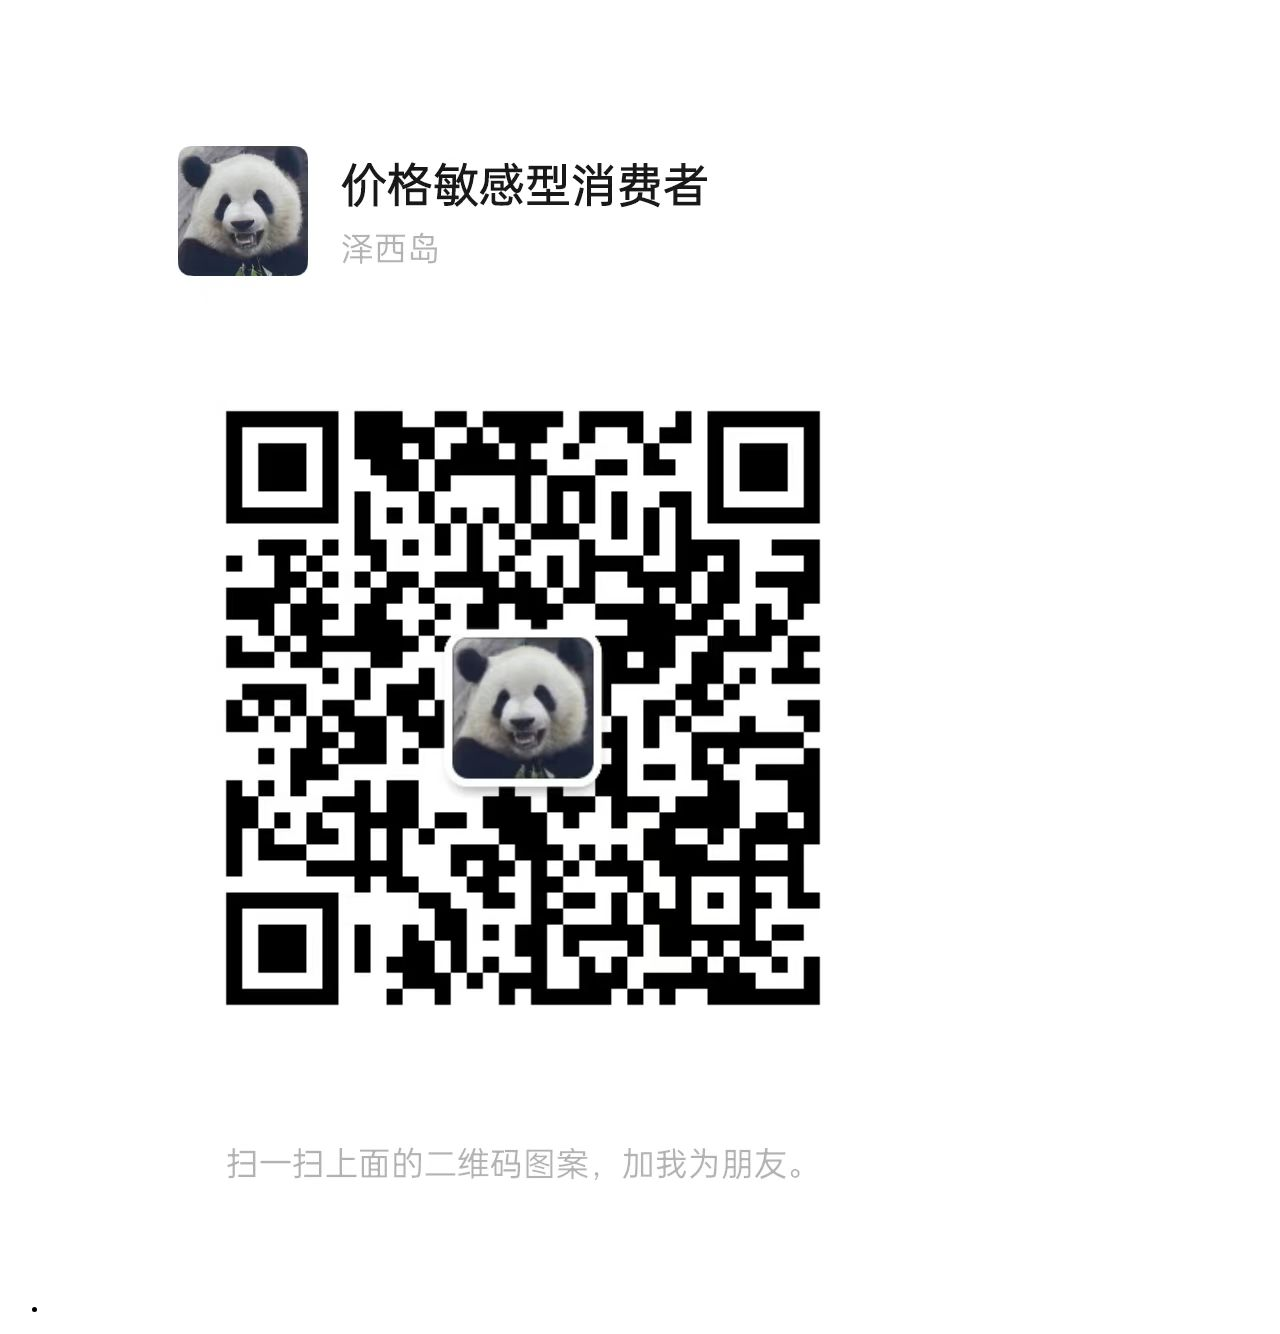
==== index.html @ 0dd8be02 "2024年11月28日1" ====
<!DOCTYPE html>
<html>

<head>
  <meta charset="UTF-8">
  <meta name="viewport" content="width=device-width, initial-scale=1.0">
  <title>图片列表</title>
  <style>
   
  </style>
</head>

<body>
  <ul class="image-list" id="imageList">
  </ul>

  <script>
    // 假设图片路径列表
    var imagePaths = [
      "images/1.jpg",
    //   "images/2.jpg"
    ];

    var imageList = document.getElementById('imageList');

    for (var i = 0; i < imagePaths.length; i++) {
      var li = document.createElement('li');
      var img = document.createElement('img');
      img.src = imagePaths[i];
      li.appendChild(img);
      imageList.appendChild(li);
    }
  </script>
</body>

</html>
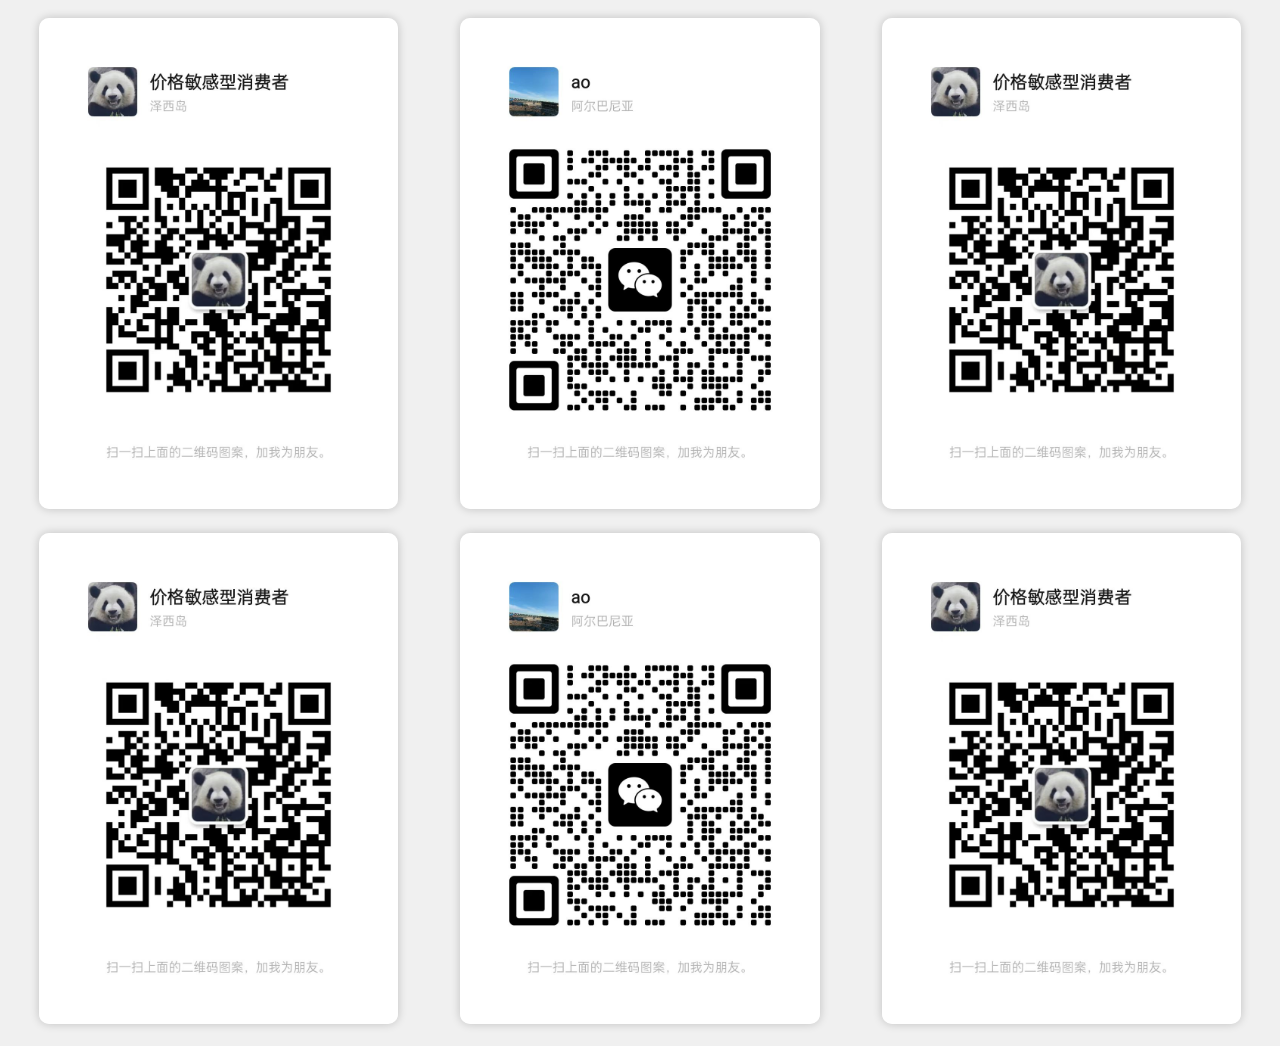
==== commit 080bbad2: "2024年11月28日2" ====
--- a/index.html
+++ b/index.html
@@ -5,9 +5,7 @@
   <meta charset="UTF-8">
   <meta name="viewport" content="width=device-width, initial-scale=1.0">
   <title>图片列表</title>
-  <style>
-   
-  </style>
+  <link rel="stylesheet" type="text/css" href="css/style.css">
 </head>
 
 <body>
@@ -18,7 +16,11 @@
     // 假设图片路径列表
     var imagePaths = [
       "images/1.jpg",
-    //   "images/2.jpg"
+      "images/2.jpg",
+      "images/3.jpg",
+      "images/1.jpg",
+      "images/2.jpg",
+      "images/3.jpg",
     ];
 
     var imageList = document.getElementById('imageList');
--- a/css/style.css
+++ b/css/style.css
@@ -0,0 +1,37 @@
+body {
+    font-family: Arial, sans-serif;
+    background-color: #f0f0f0;
+  }
+
+.image-list {
+    list-style-type: none;
+    padding: 0;
+    margin: 0;
+    display: flex;
+    flex-wrap: wrap;
+    justify-content: space-around;
+  }
+
+.image-list li {
+    width: 30%;
+    padding: 10px;
+    box-sizing: border-box;
+  }
+
+.image-list img {
+    width: 100%;
+    border-radius: 10px;
+    box-shadow: 0 0 10px rgba(0, 0, 0, 0.2);
+  }
+
+  @media (max-width: 768px) {  /* 当屏幕宽度小于或等于 768px 时 */
+   .image-list li {
+      width: 20%;  /* 每个图片占 45% 的宽度，这样一行差不多能放两个 */
+    }
+  }
+
+  @media (max-width: 480px) {  /* 当屏幕宽度小于或等于 480px 时 */
+   .image-list li {
+      width: 30%;  /* 每个图片占 90% 的宽度，这样一行差不多能放一个 */
+    }
+  }
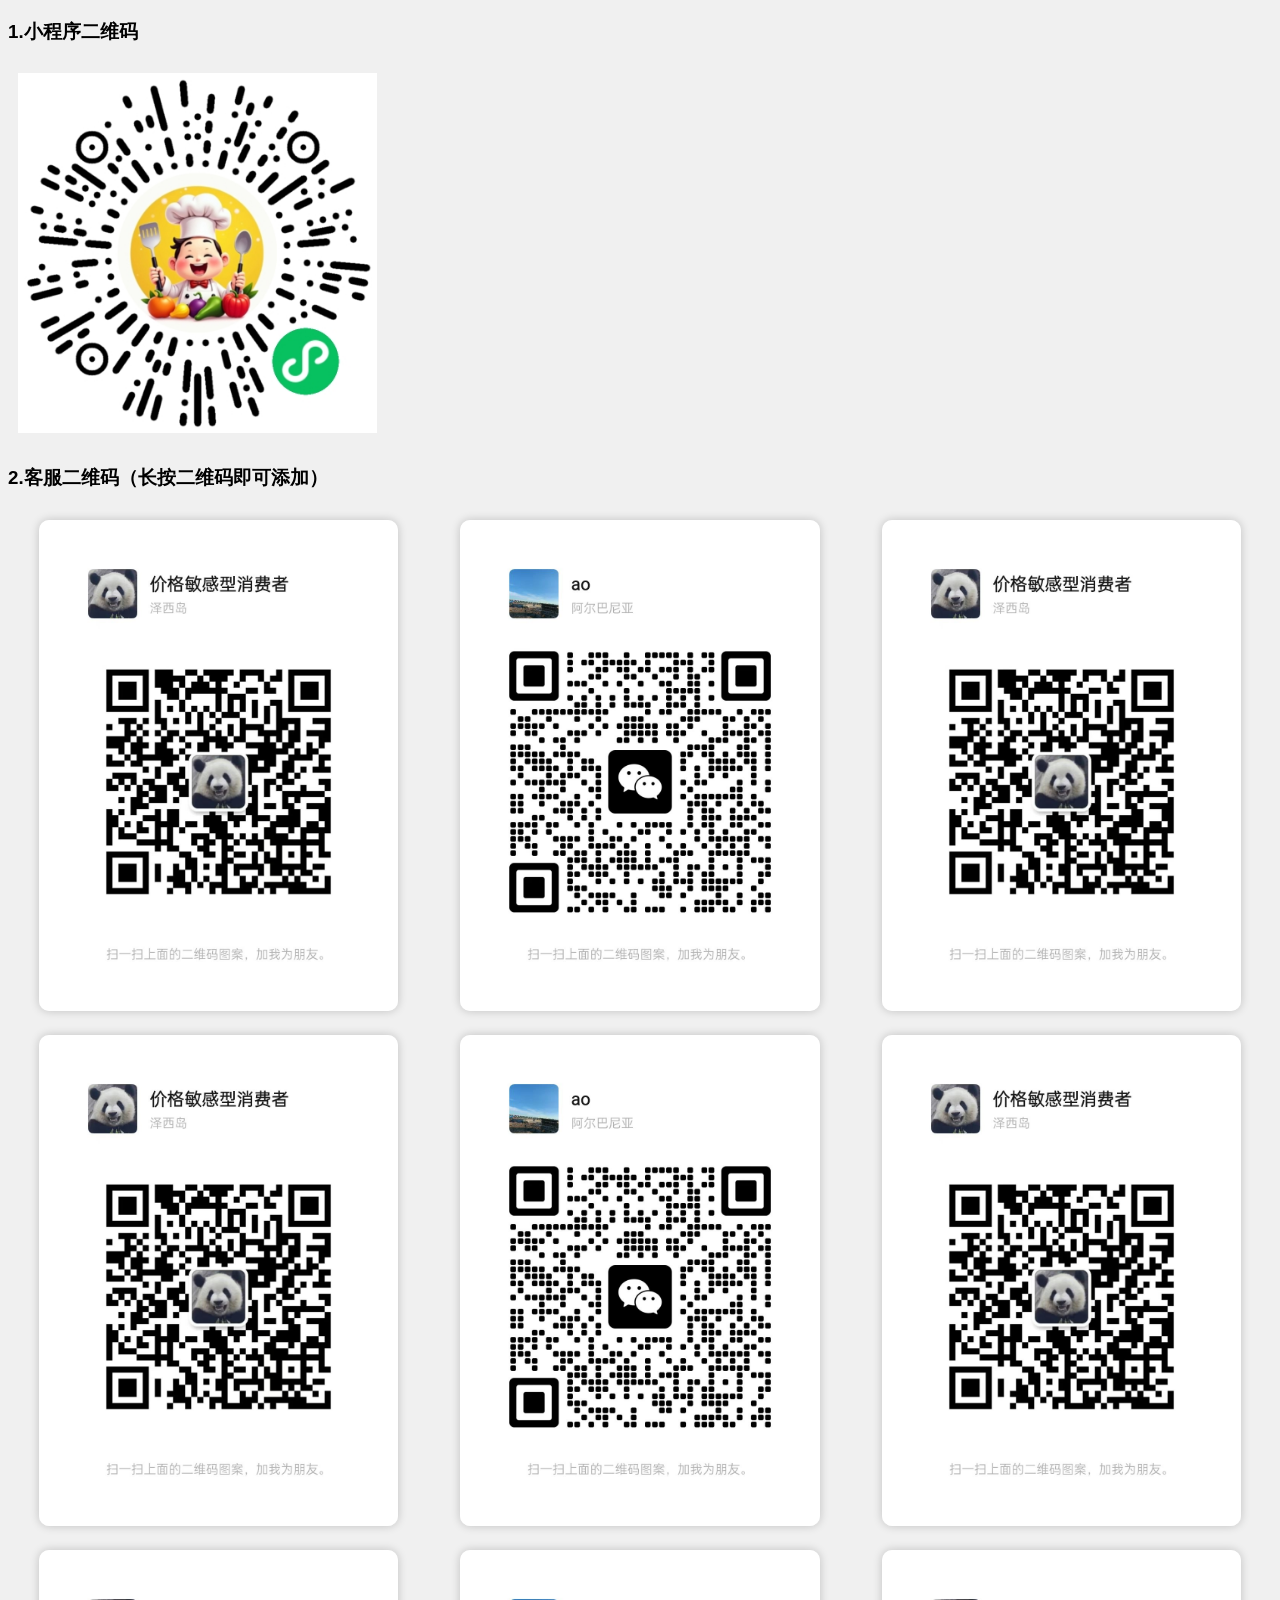
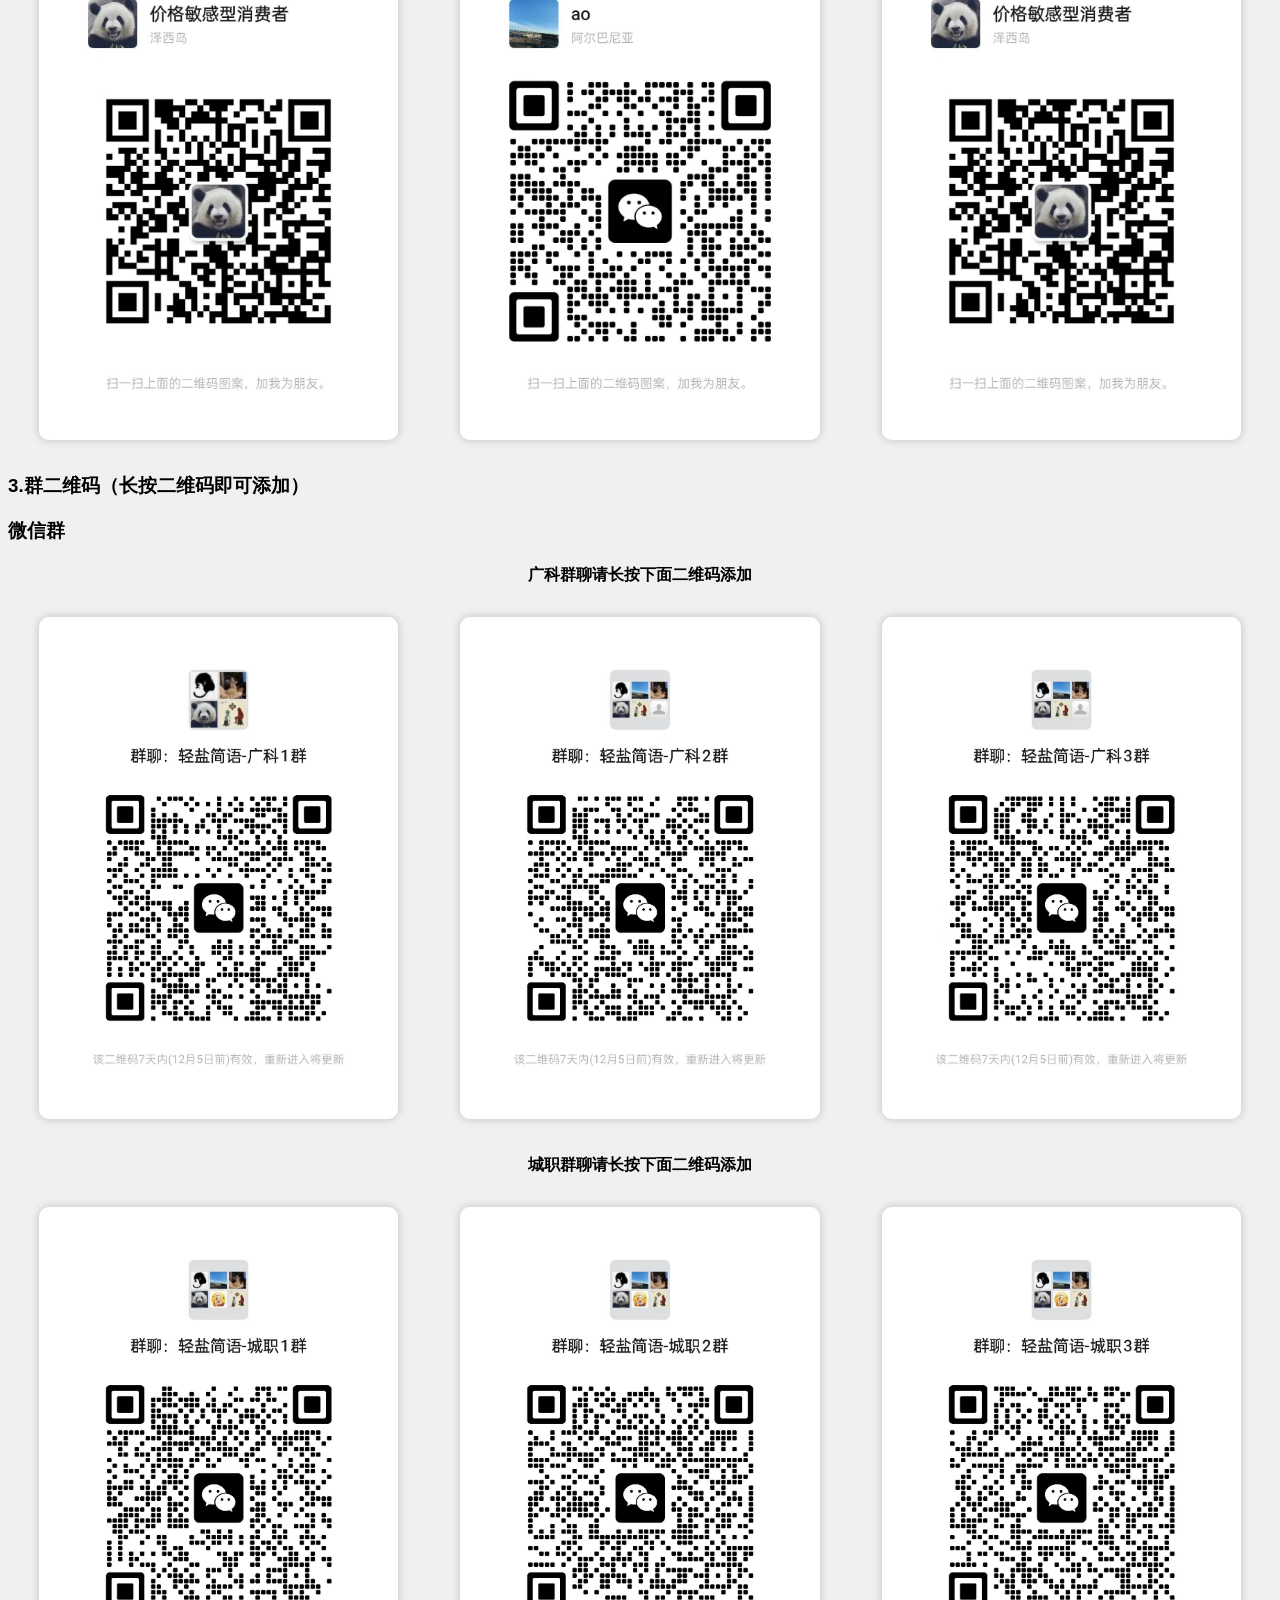
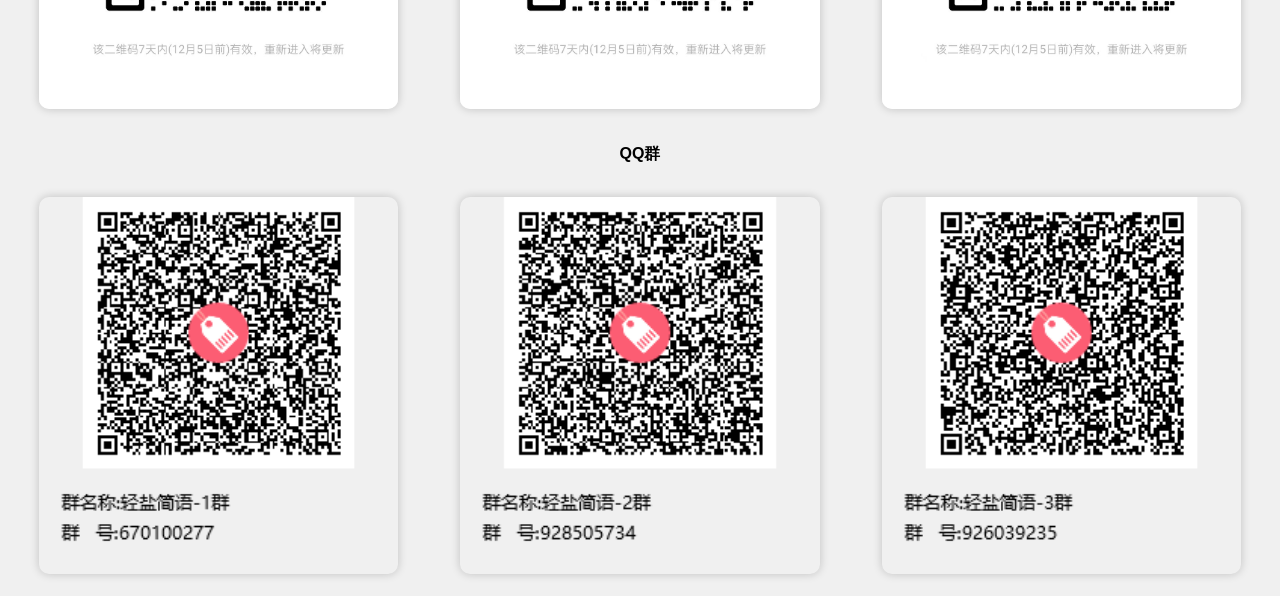
==== commit ce3eb66a: "2024年11月28日3" ====
--- a/index.html
+++ b/index.html
@@ -2,37 +2,110 @@
 <html>
 
 <head>
-  <meta charset="UTF-8">
-  <meta name="viewport" content="width=device-width, initial-scale=1.0">
-  <title>图片列表</title>
-  <link rel="stylesheet" type="text/css" href="css/style.css">
+    <meta charset="UTF-8">
+    <meta name="viewport" content="width=device-width, initial-scale=1.0">
+    <title>轻盐简语</title>
+    <link rel="stylesheet" type="text/css" href="css/style.css">
 </head>
 
 <body>
-  <ul class="image-list" id="imageList">
-  </ul>
+    <h3>1.小程序二维码</h3>
+    <img class="xiaochengxu" src="images/小程序.png">
+    <h3>2.客服二维码（长按二维码即可添加）</h3>
+    <ul class="image-list" id="imageList"></ul>
+    <h3>3.群二维码（长按二维码即可添加）</h3>
 
-  <script>
-    // 假设图片路径列表
-    var imagePaths = [
-      "images/1.jpg",
-      "images/2.jpg",
-      "images/3.jpg",
-      "images/1.jpg",
-      "images/2.jpg",
-      "images/3.jpg",
-    ];
 
-    var imageList = document.getElementById('imageList');
+    <h3>微信群</h3>
+    <h4>广科群聊请长按下面二维码添加</h4>
+    <ul class="image-list" id="imageList_qun_guangke"></ul>
 
-    for (var i = 0; i < imagePaths.length; i++) {
-      var li = document.createElement('li');
-      var img = document.createElement('img');
-      img.src = imagePaths[i];
-      li.appendChild(img);
-      imageList.appendChild(li);
-    }
-  </script>
+    <h4>城职群聊请长按下面二维码添加</h4>
+    <ul class="image-list" id="imageList_qun_chengzhi"></ul>
+
+    <h4>QQ群</h4>
+    <ul class="image-list" id="imageList_qun_qq"></ul>
+
+
+    <script>
+
+
+        // 客服二维码
+        var imagePaths = [
+            "images/1客服二维码/1.jpg",
+            "images/1客服二维码/2.jpg",
+            "images/1客服二维码/3.jpg",
+            "images/1客服二维码/1.jpg",
+            "images/1客服二维码/2.jpg",
+            "images/1客服二维码/3.jpg",
+            "images/1客服二维码/1.jpg",
+            "images/1客服二维码/2.jpg",
+            "images/1客服二维码/3.jpg",
+        ];
+
+        // 广科群二维码
+        var imagePaths_qun_guangke = [
+            "images/2广科群二维码/1.jpg",
+            "images/2广科群二维码/2.jpg",
+            "images/2广科群二维码/3.jpg",
+        ];
+
+        // 城职群二维码
+        var imagePaths_qun_chengzhi = [
+            "images/3城职群二维码/1.jpg",
+            "images/3城职群二维码/2.jpg",
+            "images/3城职群二维码/3.jpg",
+        ];
+
+        // QQ群二维码
+        var imagePaths_qun_qq = [
+            "images/6QQ群二维码/1.png",
+            "images/6QQ群二维码/2.png",
+            "images/6QQ群二维码/3.png",
+        ];
+
+        var imageList = document.getElementById('imageList');
+        var imageList_qun_guangke = document.getElementById('imageList_qun_guangke');
+        var imageList_qun_chengzhi = document.getElementById('imageList_qun_chengzhi');
+        var imageList_qun_qq = document.getElementById('imageList_qun_qq');
+
+        //客服
+        for (var i = 0; i < imagePaths.length; i++) {
+            var li = document.createElement('li');
+            var img = document.createElement('img');
+            img.src = imagePaths[i];
+            li.appendChild(img);
+            imageList.appendChild(li);
+        }
+
+
+        // 广科群
+        for (var i = 0; i < imagePaths_qun_guangke.length; i++) {
+            var li = document.createElement('li');
+            var img = document.createElement('img');
+            img.src = imagePaths_qun_guangke[i];
+            li.appendChild(img);
+            imageList_qun_guangke.appendChild(li);
+        }
+
+        // 城职群
+        for (var i = 0; i < imagePaths_qun_guangke.length; i++) {
+            var li = document.createElement('li');
+            var img = document.createElement('img');
+            img.src = imagePaths_qun_chengzhi[i];
+            li.appendChild(img);
+            imageList_qun_chengzhi.appendChild(li);
+        }
+
+        // QQ群
+        for (var i = 0; i < imagePaths_qun_qq.length; i++) {
+            var li = document.createElement('li');
+            var img = document.createElement('img');
+            img.src = imagePaths_qun_qq[i];
+            li.appendChild(img);
+            imageList_qun_qq.appendChild(li);
+        }
+    </script>
 </body>
 
 </html>
--- a/css/style.css
+++ b/css/style.css
@@ -2,6 +2,13 @@
     font-family: Arial, sans-serif;
     background-color: #f0f0f0;
   }
+
+.xiaochengxu{
+    width: 30%;
+    width: 30%;
+    padding: 10px;
+    box-sizing: border-box;
+}
 
 .image-list {
     list-style-type: none;
@@ -16,6 +23,7 @@
     width: 30%;
     padding: 10px;
     box-sizing: border-box;
+    position: relative;  /* 为了能相对定位添加的文字 */
   }
 
 .image-list img {
@@ -24,14 +32,23 @@
     box-shadow: 0 0 10px rgba(0, 0, 0, 0.2);
   }
 
-  @media (max-width: 768px) {  /* 当屏幕宽度小于或等于 768px 时 */
-   .image-list li {
+  h4 {
+    text-align: center;
+  }
+
+
+.image-list li:hover span {
+    display: block;  /* 鼠标悬停时显示文字 */
+}
+
+@media (max-width: 768px) {  /* 当屏幕宽度小于或等于 768px 时 */
+  .image-list li {
       width: 20%;  /* 每个图片占 45% 的宽度，这样一行差不多能放两个 */
     }
   }
 
-  @media (max-width: 480px) {  /* 当屏幕宽度小于或等于 480px 时 */
-   .image-list li {
+@media (max-width: 480px) {  /* 当屏幕宽度小于或等于 480px 时 */
+  .image-list li {
       width: 30%;  /* 每个图片占 90% 的宽度，这样一行差不多能放一个 */
     }
   }
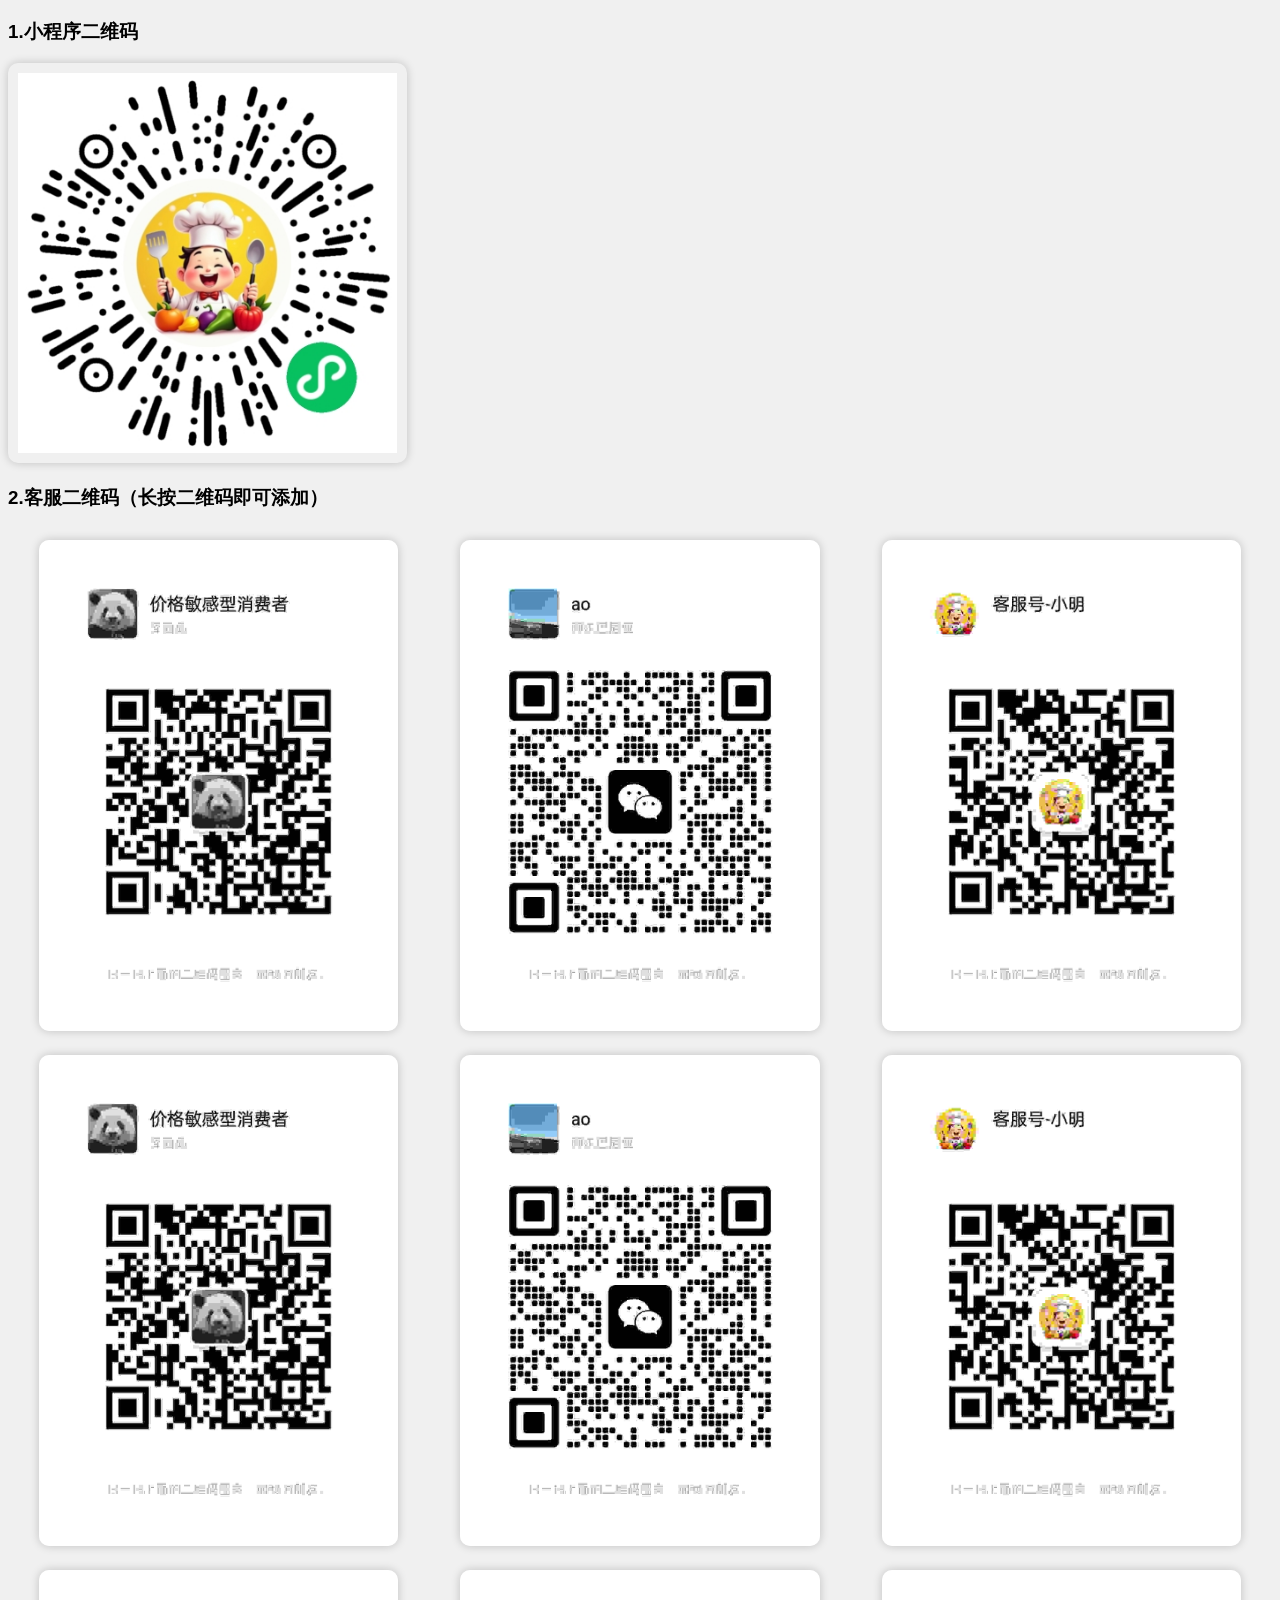
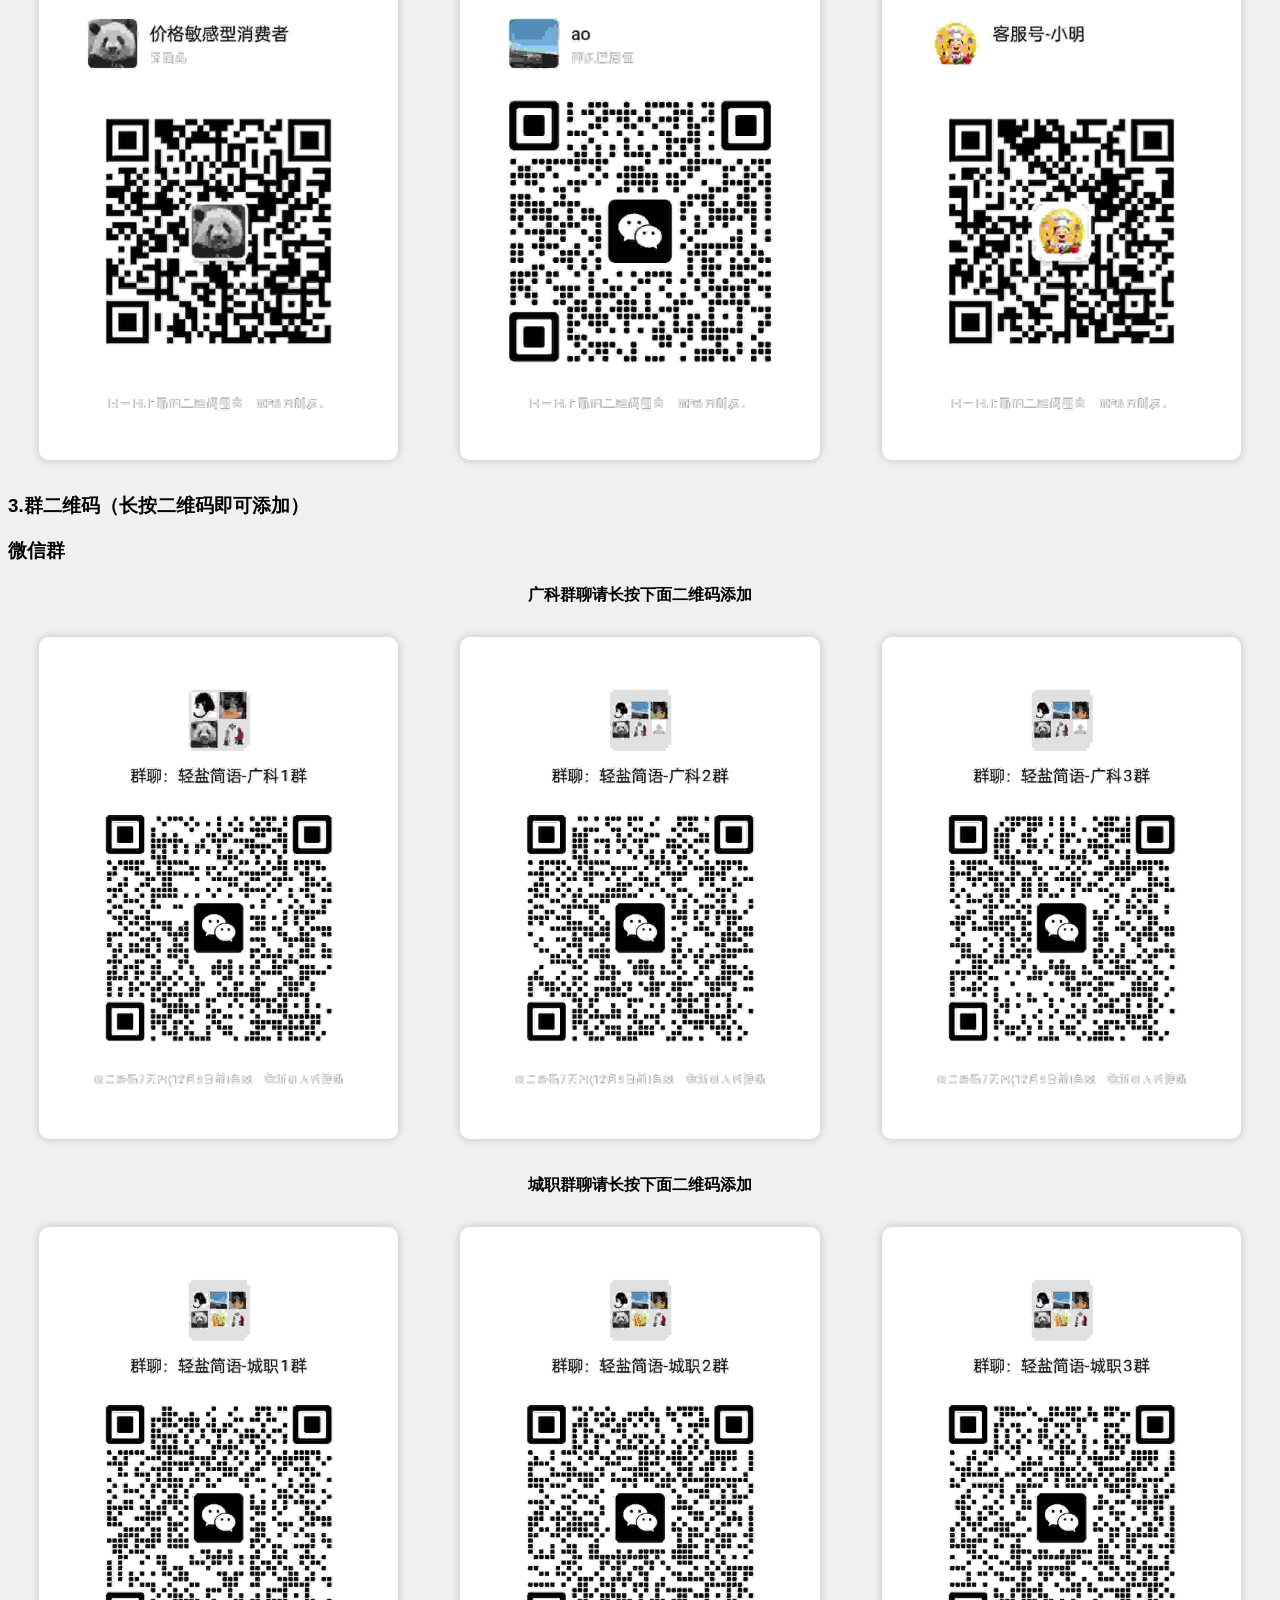
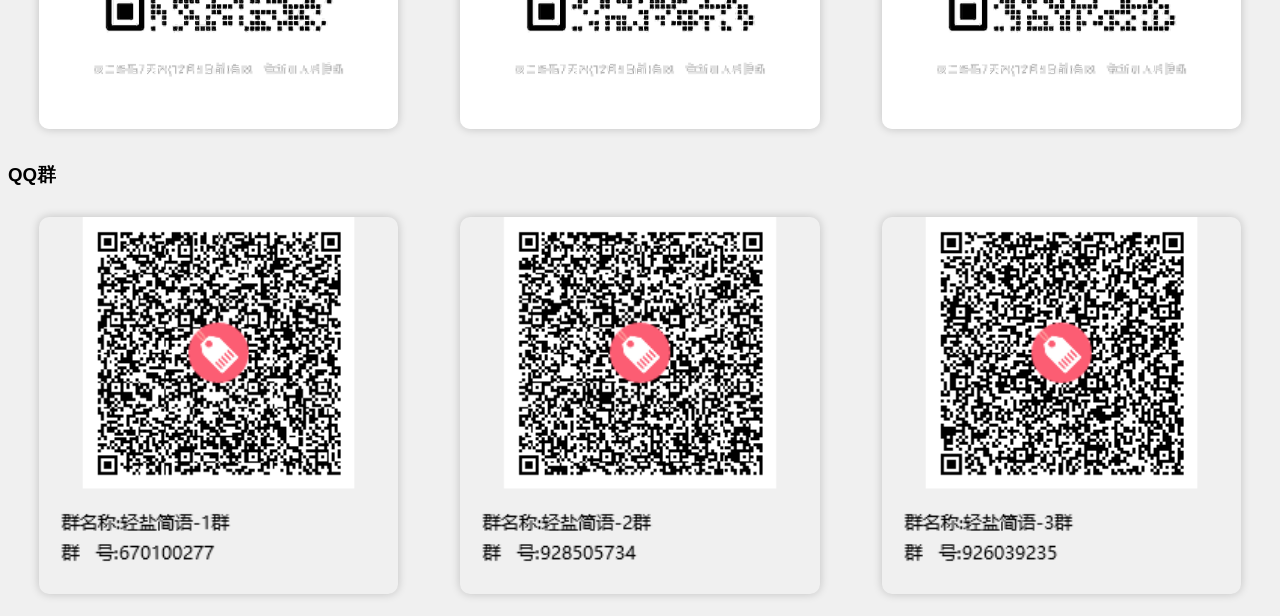
==== commit f6696525: "2024年11月28日4" ====
--- a/index.html
+++ b/index.html
@@ -23,7 +23,7 @@
     <h4>城职群聊请长按下面二维码添加</h4>
     <ul class="image-list" id="imageList_qun_chengzhi"></ul>
 
-    <h4>QQ群</h4>
+    <h3>QQ群</h3>
     <ul class="image-list" id="imageList_qun_qq"></ul>
 
 
--- a/css/style.css
+++ b/css/style.css
@@ -7,7 +7,8 @@
     width: 30%;
     width: 30%;
     padding: 10px;
-    box-sizing: border-box;
+    border-radius: 10px;
+    box-shadow: 0 0 10px rgba(0, 0, 0, 0.2);
 }
 
 .image-list {
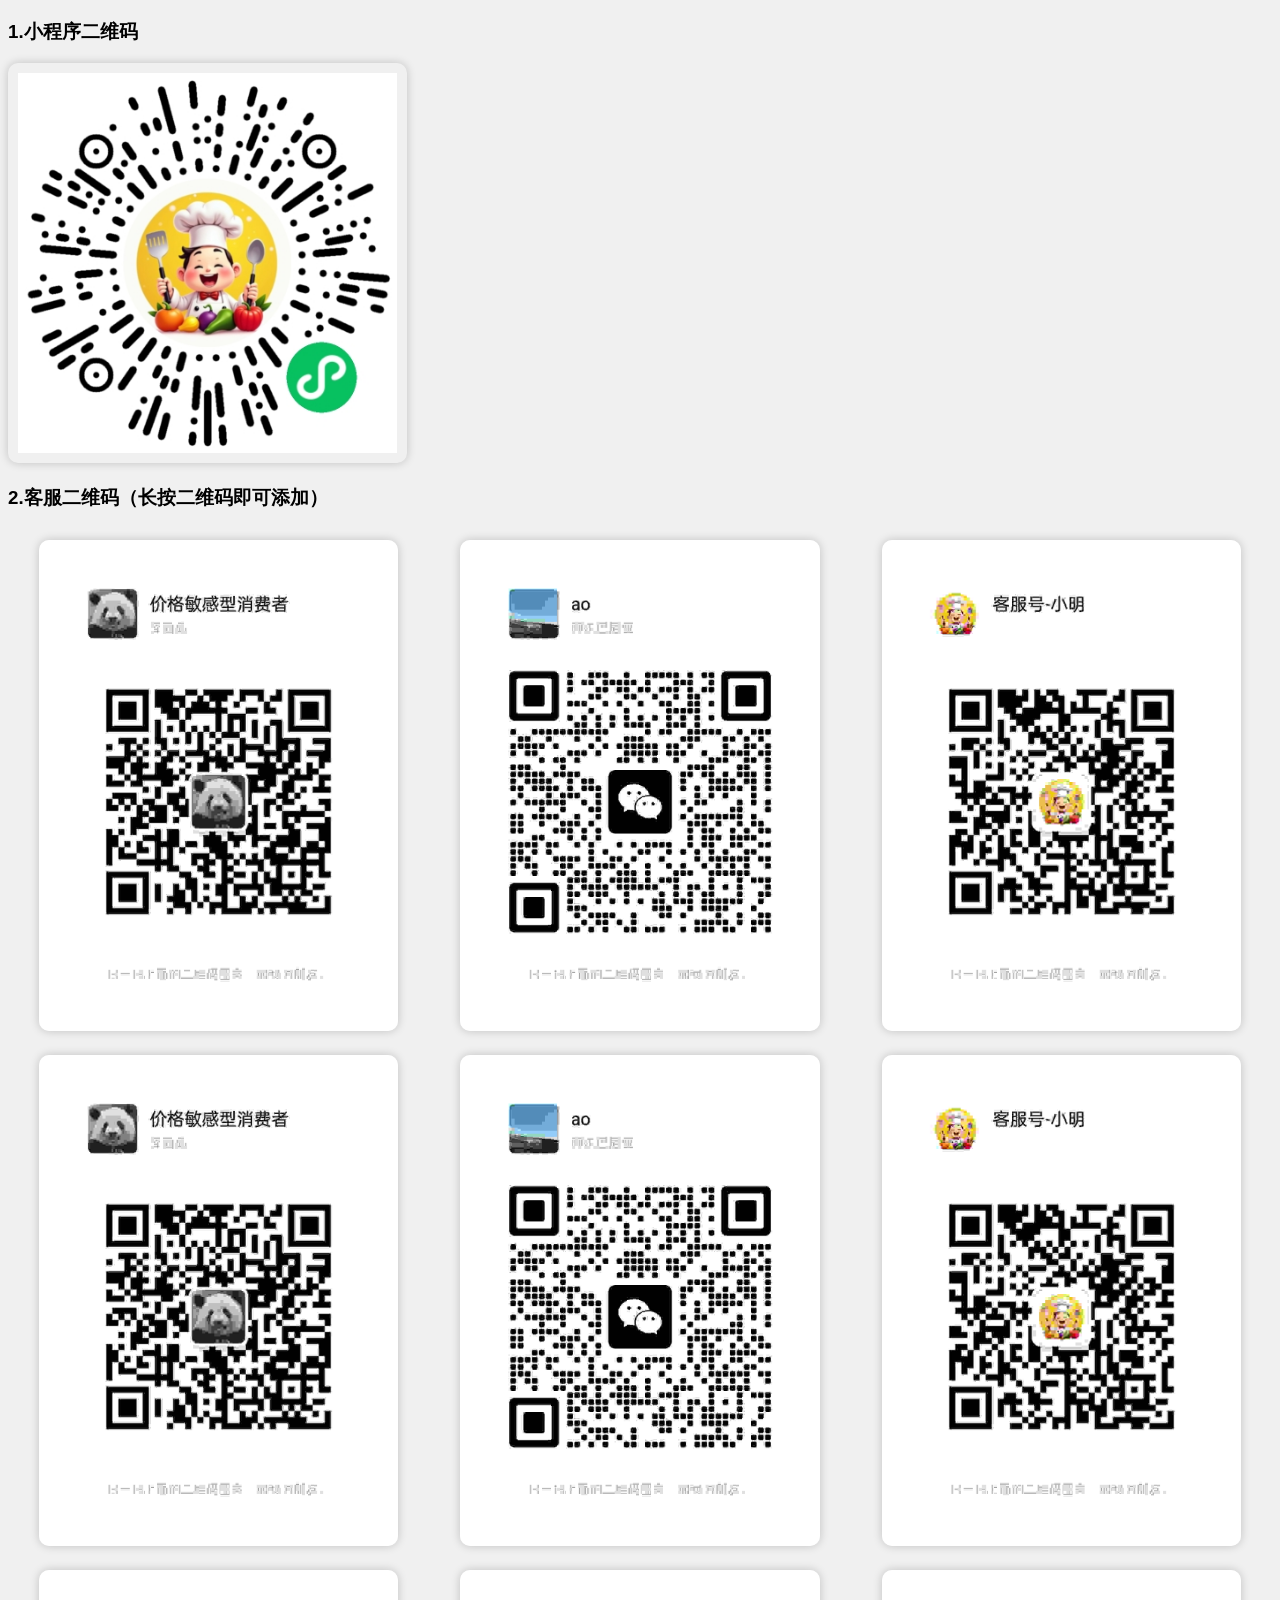
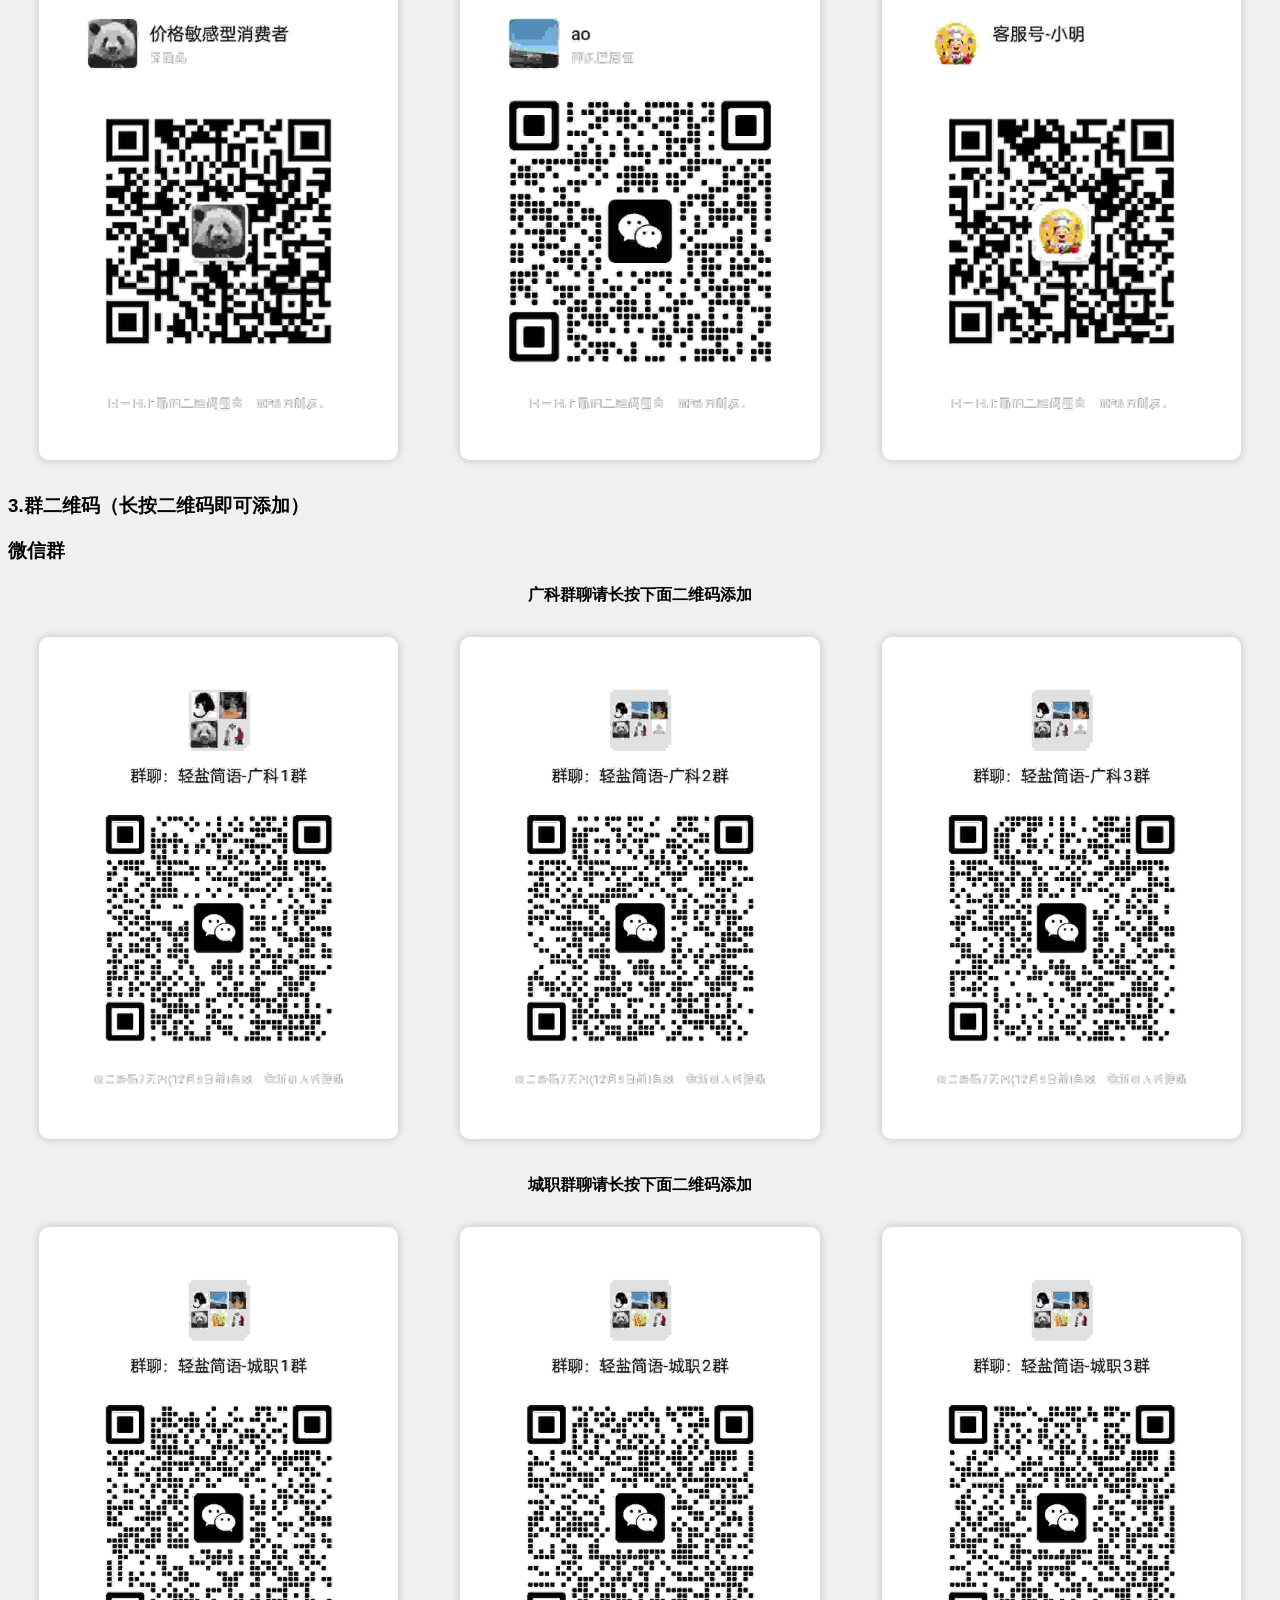
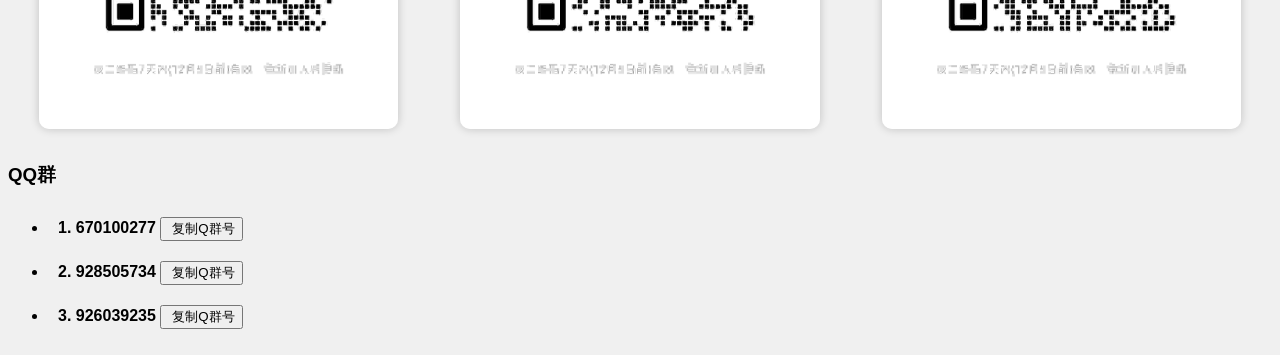
==== commit 81ed1a36: "Add files via upload" ====
--- a/index.html
+++ b/index.html
@@ -1,111 +1,144 @@
-<!DOCTYPE html>
-<html>
-
-<head>
-    <meta charset="UTF-8">
-    <meta name="viewport" content="width=device-width, initial-scale=1.0">
-    <title>轻盐简语</title>
-    <link rel="stylesheet" type="text/css" href="css/style.css">
-</head>
-
-<body>
-    <h3>1.小程序二维码</h3>
-    <img class="xiaochengxu" src="images/小程序.png">
-    <h3>2.客服二维码（长按二维码即可添加）</h3>
-    <ul class="image-list" id="imageList"></ul>
-    <h3>3.群二维码（长按二维码即可添加）</h3>
-
-
-    <h3>微信群</h3>
-    <h4>广科群聊请长按下面二维码添加</h4>
-    <ul class="image-list" id="imageList_qun_guangke"></ul>
-
-    <h4>城职群聊请长按下面二维码添加</h4>
-    <ul class="image-list" id="imageList_qun_chengzhi"></ul>
-
-    <h3>QQ群</h3>
-    <ul class="image-list" id="imageList_qun_qq"></ul>
-
-
-    <script>
-
-
-        // 客服二维码
-        var imagePaths = [
-            "images/1客服二维码/1.jpg",
-            "images/1客服二维码/2.jpg",
-            "images/1客服二维码/3.jpg",
-            "images/1客服二维码/1.jpg",
-            "images/1客服二维码/2.jpg",
-            "images/1客服二维码/3.jpg",
-            "images/1客服二维码/1.jpg",
-            "images/1客服二维码/2.jpg",
-            "images/1客服二维码/3.jpg",
-        ];
-
-        // 广科群二维码
-        var imagePaths_qun_guangke = [
-            "images/2广科群二维码/1.jpg",
-            "images/2广科群二维码/2.jpg",
-            "images/2广科群二维码/3.jpg",
-        ];
-
-        // 城职群二维码
-        var imagePaths_qun_chengzhi = [
-            "images/3城职群二维码/1.jpg",
-            "images/3城职群二维码/2.jpg",
-            "images/3城职群二维码/3.jpg",
-        ];
-
-        // QQ群二维码
-        var imagePaths_qun_qq = [
-            "images/6QQ群二维码/1.png",
-            "images/6QQ群二维码/2.png",
-            "images/6QQ群二维码/3.png",
-        ];
-
-        var imageList = document.getElementById('imageList');
-        var imageList_qun_guangke = document.getElementById('imageList_qun_guangke');
-        var imageList_qun_chengzhi = document.getElementById('imageList_qun_chengzhi');
-        var imageList_qun_qq = document.getElementById('imageList_qun_qq');
-
-        //客服
-        for (var i = 0; i < imagePaths.length; i++) {
-            var li = document.createElement('li');
-            var img = document.createElement('img');
-            img.src = imagePaths[i];
-            li.appendChild(img);
-            imageList.appendChild(li);
-        }
-
-
-        // 广科群
-        for (var i = 0; i < imagePaths_qun_guangke.length; i++) {
-            var li = document.createElement('li');
-            var img = document.createElement('img');
-            img.src = imagePaths_qun_guangke[i];
-            li.appendChild(img);
-            imageList_qun_guangke.appendChild(li);
-        }
-
-        // 城职群
-        for (var i = 0; i < imagePaths_qun_guangke.length; i++) {
-            var li = document.createElement('li');
-            var img = document.createElement('img');
-            img.src = imagePaths_qun_chengzhi[i];
-            li.appendChild(img);
-            imageList_qun_chengzhi.appendChild(li);
-        }
-
-        // QQ群
-        for (var i = 0; i < imagePaths_qun_qq.length; i++) {
-            var li = document.createElement('li');
-            var img = document.createElement('img');
-            img.src = imagePaths_qun_qq[i];
-            li.appendChild(img);
-            imageList_qun_qq.appendChild(li);
-        }
-    </script>
-</body>
-
+<!DOCTYPE html>
+<html>
+
+<head>
+    <meta charset="UTF-8">
+    <meta name="viewport" content="width=device-width, initial-scale=1.0">
+    <title>轻盐简语</title>
+    <link rel="stylesheet" type="text/css" href="css/style.css">
+</head>
+
+<body>
+    <h3>1.小程序二维码</h3>
+    <img class="xiaochengxu" src="images/小程序.png">
+    <h3>2.客服二维码（长按二维码即可添加）</h3>
+    <ul class="image-list" id="imageList"></ul>
+    <h3>3.群二维码（长按二维码即可添加）</h3>
+
+
+    <h3>微信群</h3>
+    <h4>广科群聊请长按下面二维码添加</h4>
+    <ul class="image-list" id="imageList_qun_guangke"></ul>
+
+    <h4>城职群聊请长按下面二维码添加</h4>
+    <ul class="image-list" id="imageList_qun_chengzhi"></ul>
+
+    <h3>QQ群</h3>
+    <!-- <ul class="image-list" id="imageList_qun_qq"></ul> -->
+    <ul class="qq-list">
+        <li>
+            <text class="qq-text">1.</text>
+            <text class="qq-text" id="qq1">670100277</text>
+            <button onclick="copyText('qq1')">复制Q群号</button>
+        </li>
+        <li>
+            <text class="qq-text">2.</text>
+            <text class="qq-text" id="qq2">928505734</text>
+            <button onclick="copyText('qq2')">复制Q群号</button>
+        </li>
+        <li>
+            <text class="qq-text">3.</text>
+            <text class="qq-text" id="qq3">926039235</text>
+            <button onclick="copyText('qq3')">复制Q群号</button>
+        </li>
+    </ul>
+
+
+    <script>
+
+
+        // 客服二维码
+        var imagePaths = [
+            "images/1客服二维码/1.jpg",
+            "images/1客服二维码/2.jpg",
+            "images/1客服二维码/3.jpg",
+            "images/1客服二维码/1.jpg",
+            "images/1客服二维码/2.jpg",
+            "images/1客服二维码/3.jpg",
+            "images/1客服二维码/1.jpg",
+            "images/1客服二维码/2.jpg",
+            "images/1客服二维码/3.jpg",
+        ];
+
+        // 广科群二维码
+        var imagePaths_qun_guangke = [
+            "images/2广科群二维码/1.jpg",
+            "images/2广科群二维码/2.jpg",
+            "images/2广科群二维码/3.jpg",
+        ];
+
+        // 城职群二维码
+        var imagePaths_qun_chengzhi = [
+            "images/3城职群二维码/1.jpg",
+            "images/3城职群二维码/2.jpg",
+            "images/3城职群二维码/3.jpg",
+        ];
+
+        // QQ群二维码
+        var imagePaths_qun_qq = [
+            "images/6QQ群二维码/1.png",
+            "images/6QQ群二维码/2.png",
+            "images/6QQ群二维码/3.png",
+        ];
+
+        var imageList = document.getElementById('imageList');
+        var imageList_qun_guangke = document.getElementById('imageList_qun_guangke');
+        var imageList_qun_chengzhi = document.getElementById('imageList_qun_chengzhi');
+        var imageList_qun_qq = document.getElementById('imageList_qun_qq');
+
+        //客服
+        for (var i = 0; i < imagePaths.length; i++) {
+            var li = document.createElement('li');
+            var img = document.createElement('img');
+            img.src = imagePaths[i];
+            li.appendChild(img);
+            imageList.appendChild(li);
+        }
+
+
+        // 广科群
+        for (var i = 0; i < imagePaths_qun_guangke.length; i++) {
+            var li = document.createElement('li');
+            var img = document.createElement('img');
+            img.src = imagePaths_qun_guangke[i];
+            li.appendChild(img);
+            imageList_qun_guangke.appendChild(li);
+        }
+
+        // 城职群
+        for (var i = 0; i < imagePaths_qun_guangke.length; i++) {
+            var li = document.createElement('li');
+            var img = document.createElement('img');
+            img.src = imagePaths_qun_chengzhi[i];
+            li.appendChild(img);
+            imageList_qun_chengzhi.appendChild(li);
+        }
+
+        // QQ群
+        // for (var i = 0; i < imagePaths_qun_qq.length; i++) {
+        //     var li = document.createElement('li');
+        //     var img = document.createElement('img');
+        //     img.src = imagePaths_qun_qq[i];
+        //     li.appendChild(img);
+        //     imageList_qun_qq.appendChild(li);
+        // }
+
+        function copyText(id) {
+            var text = document.getElementById(id).innerHTML;
+            // 创建一个新的 textarea 元素
+            var textArea = document.createElement('textarea');
+            // 将获取到的文本设置为 textarea 的值
+            textArea.value = text;
+            // 将 textarea 添加到文档的 body 中
+            document.body.appendChild(textArea);
+            // 选中 textarea 中的文本
+            textArea.select();
+            // 执行复制操作
+            document.execCommand('copy');
+            // 从文档的 body 中移除 textarea
+            document.body.removeChild(textArea);
+        }
+    </script>
+</body>
+
 </html>
--- a/css/style.css
+++ b/css/style.css
@@ -1,55 +1,71 @@
-body {
-    font-family: Arial, sans-serif;
-    background-color: #f0f0f0;
-  }
-
-.xiaochengxu{
-    width: 30%;
-    width: 30%;
-    padding: 10px;
-    border-radius: 10px;
-    box-shadow: 0 0 10px rgba(0, 0, 0, 0.2);
-}
-
-.image-list {
-    list-style-type: none;
-    padding: 0;
-    margin: 0;
-    display: flex;
-    flex-wrap: wrap;
-    justify-content: space-around;
-  }
-
-.image-list li {
-    width: 30%;
-    padding: 10px;
-    box-sizing: border-box;
-    position: relative;  /* 为了能相对定位添加的文字 */
-  }
-
-.image-list img {
-    width: 100%;
-    border-radius: 10px;
-    box-shadow: 0 0 10px rgba(0, 0, 0, 0.2);
-  }
-
-  h4 {
-    text-align: center;
-  }
-
-
-.image-list li:hover span {
-    display: block;  /* 鼠标悬停时显示文字 */
-}
-
-@media (max-width: 768px) {  /* 当屏幕宽度小于或等于 768px 时 */
-  .image-list li {
-      width: 20%;  /* 每个图片占 45% 的宽度，这样一行差不多能放两个 */
-    }
-  }
-
-@media (max-width: 480px) {  /* 当屏幕宽度小于或等于 480px 时 */
-  .image-list li {
-      width: 30%;  /* 每个图片占 90% 的宽度，这样一行差不多能放一个 */
-    }
+body {
+    font-family: Arial, sans-serif;
+    background-color: #f0f0f0;
+  }
+
+  text {
+    font-weight: bold;
+  }
+
+  button{
+    padding-left: 10px;
+  }
+
+
+
+.qq-list li {
+    padding: 10px;
+    box-sizing: border-box;
+}
+
+
+.xiaochengxu{
+    width: 30%;
+    width: 30%;
+    padding: 10px;
+    border-radius: 10px;
+    box-shadow: 0 0 10px rgba(0, 0, 0, 0.2);
+}
+
+.image-list {
+    list-style-type: none;
+    padding: 0;
+    margin: 0;
+    display: flex;
+    flex-wrap: wrap;
+    justify-content: space-around;
+  }
+
+.image-list li {
+    width: 30%;
+    padding: 10px;
+    box-sizing: border-box;
+    position: relative;  /* 为了能相对定位添加的文字 */
+  }
+
+.image-list img {
+    width: 100%;
+    border-radius: 10px;
+    box-shadow: 0 0 10px rgba(0, 0, 0, 0.2);
+  }
+
+  h4 {
+    text-align: center;
+  }
+
+
+.image-list li:hover span {
+    display: block;  /* 鼠标悬停时显示文字 */
+}
+
+@media (max-width: 768px) {  /* 当屏幕宽度小于或等于 768px 时 */
+  .image-list li {
+      width: 20%;  /* 每个图片占 45% 的宽度，这样一行差不多能放两个 */
+    }
+  }
+
+@media (max-width: 480px) {  /* 当屏幕宽度小于或等于 480px 时 */
+  .image-list li {
+      width: 30%;  /* 每个图片占 90% 的宽度，这样一行差不多能放一个 */
+    }
   }
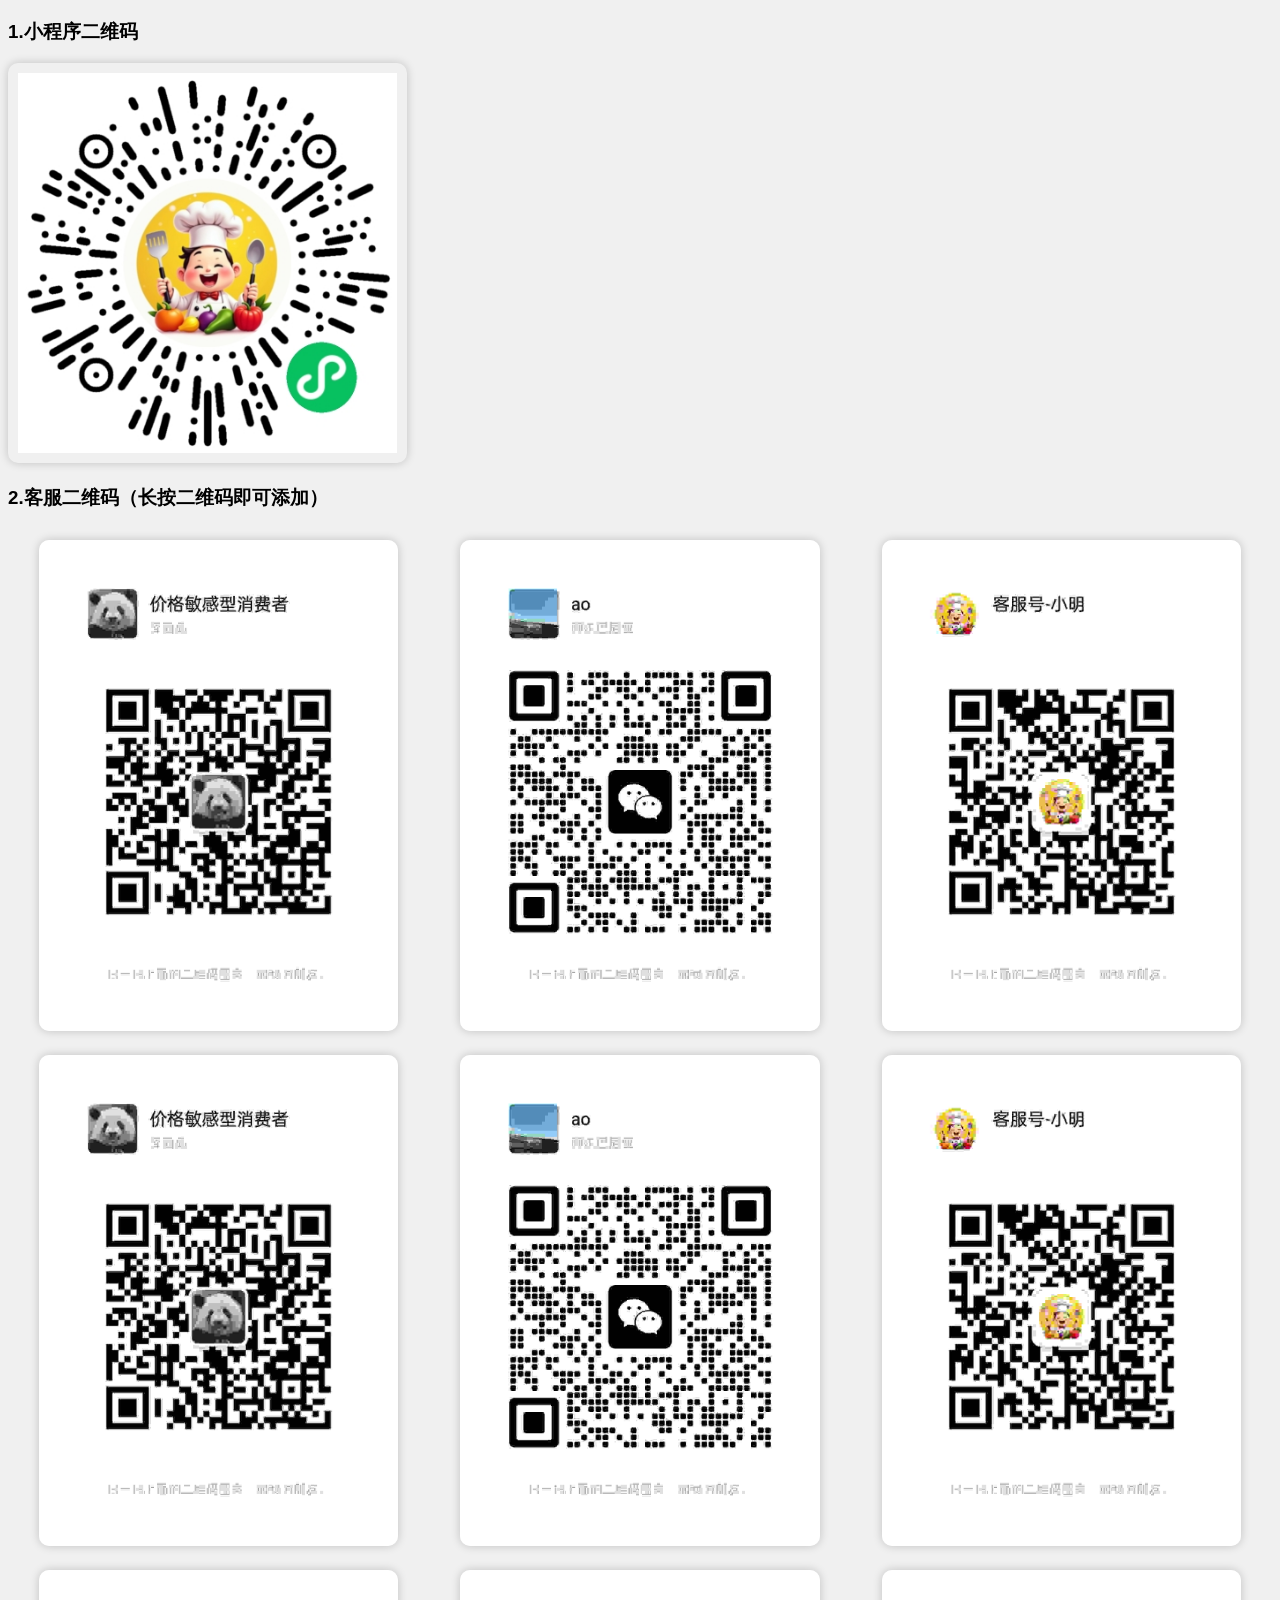
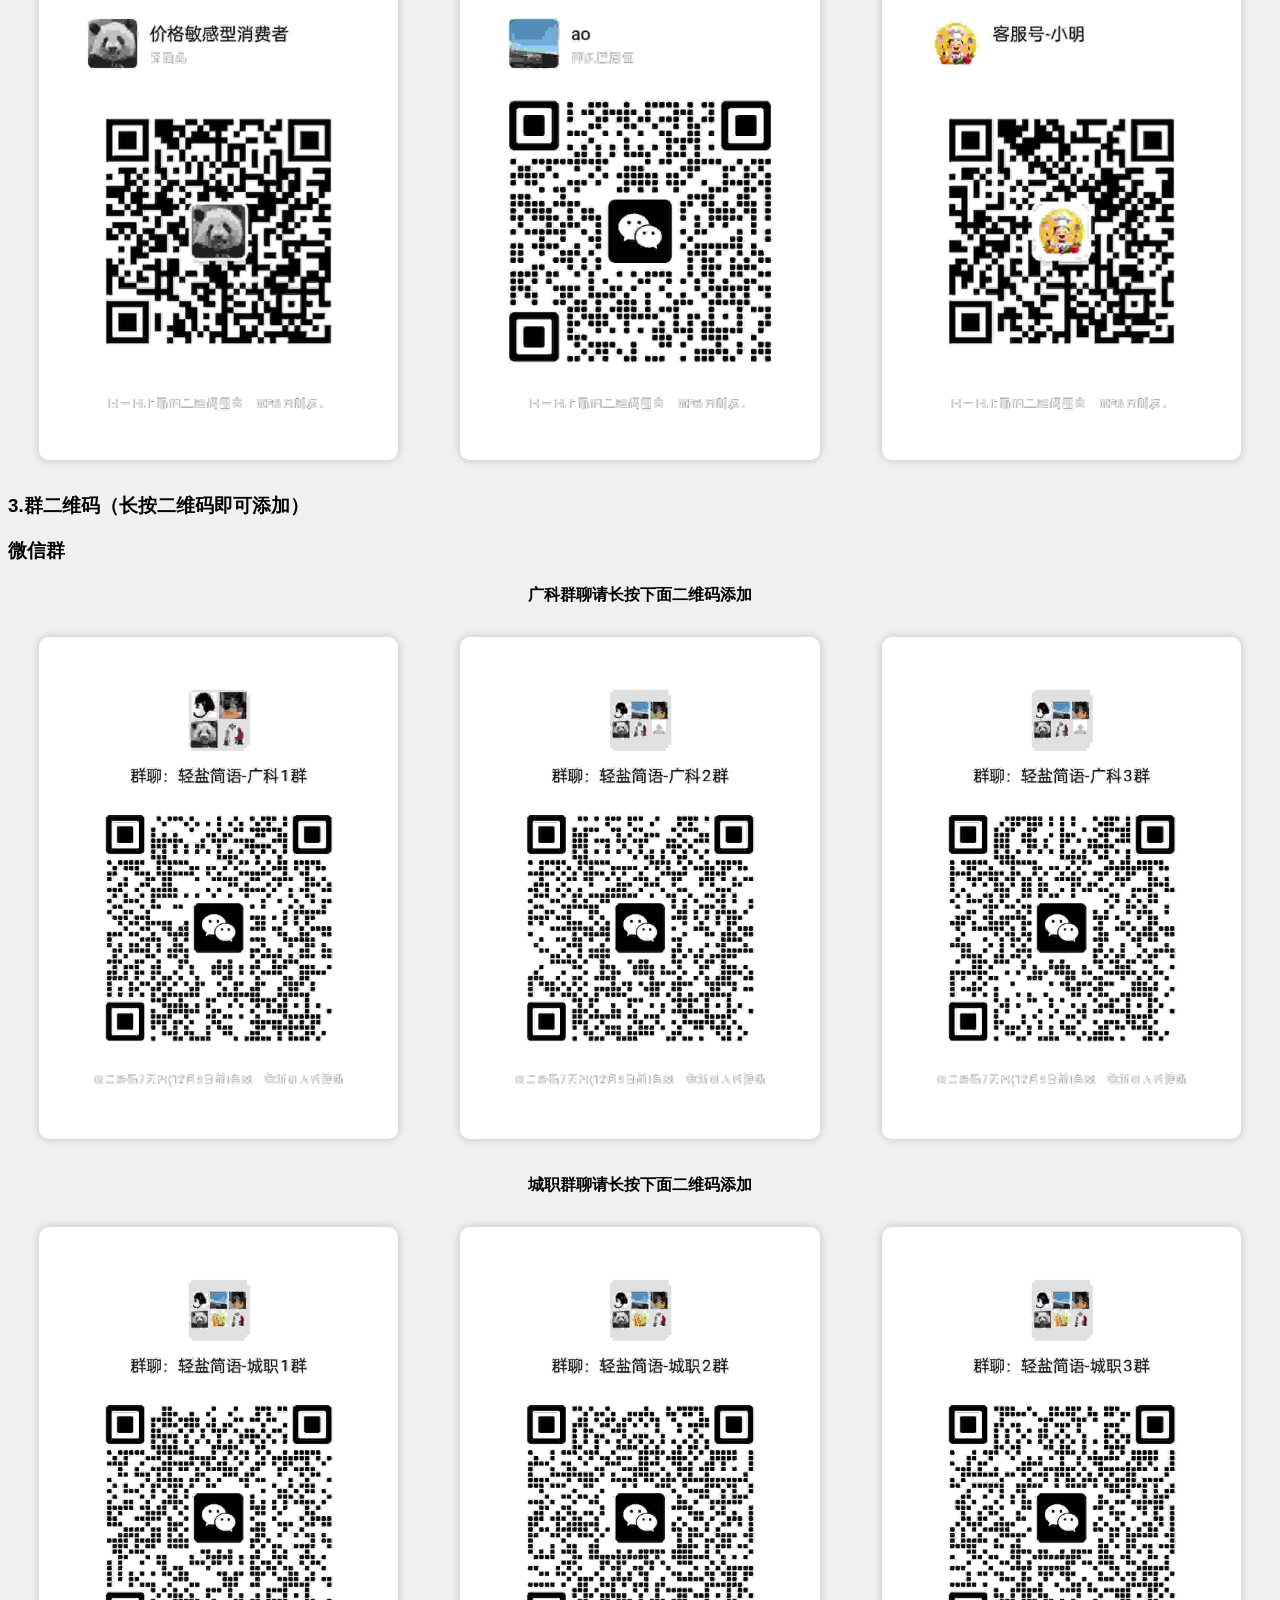
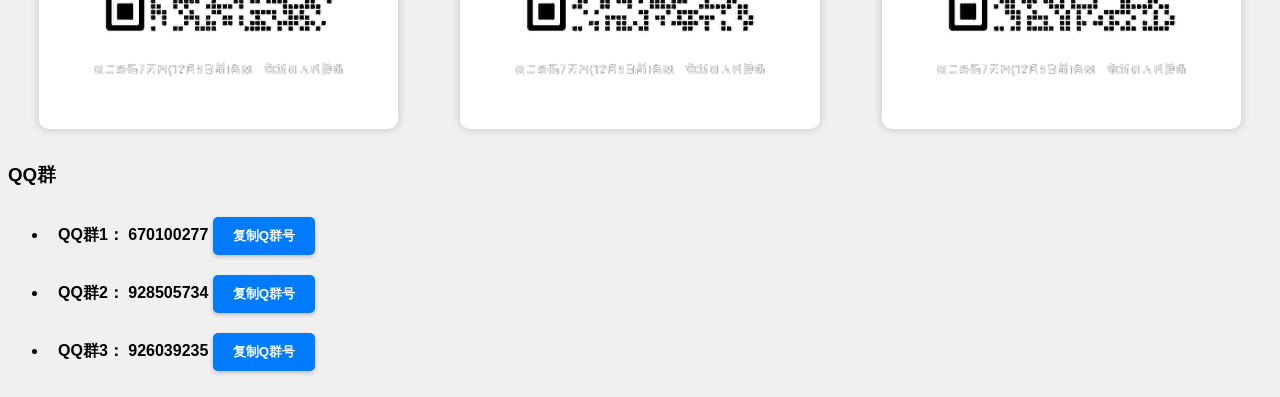
==== commit 3d698379: "Add files via upload" ====
--- a/index.html
+++ b/index.html
@@ -1,144 +1,162 @@
-<!DOCTYPE html>
-<html>
-
-<head>
-    <meta charset="UTF-8">
-    <meta name="viewport" content="width=device-width, initial-scale=1.0">
-    <title>轻盐简语</title>
-    <link rel="stylesheet" type="text/css" href="css/style.css">
-</head>
-
-<body>
-    <h3>1.小程序二维码</h3>
-    <img class="xiaochengxu" src="images/小程序.png">
-    <h3>2.客服二维码（长按二维码即可添加）</h3>
-    <ul class="image-list" id="imageList"></ul>
-    <h3>3.群二维码（长按二维码即可添加）</h3>
-
-
-    <h3>微信群</h3>
-    <h4>广科群聊请长按下面二维码添加</h4>
-    <ul class="image-list" id="imageList_qun_guangke"></ul>
-
-    <h4>城职群聊请长按下面二维码添加</h4>
-    <ul class="image-list" id="imageList_qun_chengzhi"></ul>
-
-    <h3>QQ群</h3>
-    <!-- <ul class="image-list" id="imageList_qun_qq"></ul> -->
-    <ul class="qq-list">
-        <li>
-            <text class="qq-text">1.</text>
-            <text class="qq-text" id="qq1">670100277</text>
-            <button onclick="copyText('qq1')">复制Q群号</button>
-        </li>
-        <li>
-            <text class="qq-text">2.</text>
-            <text class="qq-text" id="qq2">928505734</text>
-            <button onclick="copyText('qq2')">复制Q群号</button>
-        </li>
-        <li>
-            <text class="qq-text">3.</text>
-            <text class="qq-text" id="qq3">926039235</text>
-            <button onclick="copyText('qq3')">复制Q群号</button>
-        </li>
-    </ul>
-
-
-    <script>
-
-
-        // 客服二维码
-        var imagePaths = [
-            "images/1客服二维码/1.jpg",
-            "images/1客服二维码/2.jpg",
-            "images/1客服二维码/3.jpg",
-            "images/1客服二维码/1.jpg",
-            "images/1客服二维码/2.jpg",
-            "images/1客服二维码/3.jpg",
-            "images/1客服二维码/1.jpg",
-            "images/1客服二维码/2.jpg",
-            "images/1客服二维码/3.jpg",
-        ];
-
-        // 广科群二维码
-        var imagePaths_qun_guangke = [
-            "images/2广科群二维码/1.jpg",
-            "images/2广科群二维码/2.jpg",
-            "images/2广科群二维码/3.jpg",
-        ];
-
-        // 城职群二维码
-        var imagePaths_qun_chengzhi = [
-            "images/3城职群二维码/1.jpg",
-            "images/3城职群二维码/2.jpg",
-            "images/3城职群二维码/3.jpg",
-        ];
-
-        // QQ群二维码
-        var imagePaths_qun_qq = [
-            "images/6QQ群二维码/1.png",
-            "images/6QQ群二维码/2.png",
-            "images/6QQ群二维码/3.png",
-        ];
-
-        var imageList = document.getElementById('imageList');
-        var imageList_qun_guangke = document.getElementById('imageList_qun_guangke');
-        var imageList_qun_chengzhi = document.getElementById('imageList_qun_chengzhi');
-        var imageList_qun_qq = document.getElementById('imageList_qun_qq');
-
-        //客服
-        for (var i = 0; i < imagePaths.length; i++) {
-            var li = document.createElement('li');
-            var img = document.createElement('img');
-            img.src = imagePaths[i];
-            li.appendChild(img);
-            imageList.appendChild(li);
-        }
-
-
-        // 广科群
-        for (var i = 0; i < imagePaths_qun_guangke.length; i++) {
-            var li = document.createElement('li');
-            var img = document.createElement('img');
-            img.src = imagePaths_qun_guangke[i];
-            li.appendChild(img);
-            imageList_qun_guangke.appendChild(li);
-        }
-
-        // 城职群
-        for (var i = 0; i < imagePaths_qun_guangke.length; i++) {
-            var li = document.createElement('li');
-            var img = document.createElement('img');
-            img.src = imagePaths_qun_chengzhi[i];
-            li.appendChild(img);
-            imageList_qun_chengzhi.appendChild(li);
-        }
-
-        // QQ群
-        // for (var i = 0; i < imagePaths_qun_qq.length; i++) {
-        //     var li = document.createElement('li');
-        //     var img = document.createElement('img');
-        //     img.src = imagePaths_qun_qq[i];
-        //     li.appendChild(img);
-        //     imageList_qun_qq.appendChild(li);
-        // }
-
-        function copyText(id) {
-            var text = document.getElementById(id).innerHTML;
-            // 创建一个新的 textarea 元素
-            var textArea = document.createElement('textarea');
-            // 将获取到的文本设置为 textarea 的值
-            textArea.value = text;
-            // 将 textarea 添加到文档的 body 中
-            document.body.appendChild(textArea);
-            // 选中 textarea 中的文本
-            textArea.select();
-            // 执行复制操作
-            document.execCommand('copy');
-            // 从文档的 body 中移除 textarea
-            document.body.removeChild(textArea);
-        }
-    </script>
-</body>
-
-</html>+
+<!DOCTYPE html>
+<html>
+
+<head>
+    <meta charset="UTF-8">
+    <meta name="viewport" content="width=device-width, initial-scale=1.0">
+    <title>轻盐简语</title>
+    <link rel="stylesheet" type="text/css" href="css/style.css">
+</head>
+
+<body>
+    <h3>1.小程序二维码</h3>
+    <img class="xiaochengxu" src="images/小程序.png">
+    <h3>2.客服二维码（长按二维码即可添加）</h3>
+    <ul class="image-list" id="imageList"></ul>
+    <h3>3.群二维码（长按二维码即可添加）</h3>
+
+
+    <h3>微信群</h3>
+    <h4>广科群聊请长按下面二维码添加</h4>
+    <ul class="image-list" id="imageList_qun_guangke"></ul>
+
+    <h4>城职群聊请长按下面二维码添加</h4>
+    <ul class="image-list" id="imageList_qun_chengzhi"></ul>
+
+    <h3>QQ群</h3>
+    <!-- <ul class="image-list" id="imageList_qun_qq"></ul> -->
+    <ul class="qq-list">
+        <li>
+            <text class="qq-text">QQ群1：</text>
+            <text class="qq-text" id="qq1">670100277</text>
+            <button onclick="copyText('qq1')">复制Q群号</button>
+            <span id="copyStatus1"></span>
+        </li>
+        <li>
+            <text class="qq-text">QQ群2：</text>
+            <text class="qq-text" id="qq2">928505734</text>
+            <button onclick="copyText('qq2')">复制Q群号</button>
+            <span id="copyStatus2"></span>
+        </li>
+        <li>
+            <text class="qq-text">QQ群3：</text>
+            <text class="qq-text" id="qq3">926039235</text>
+            <button onclick="copyText('qq3')">复制Q群号</button>
+            <span id="copyStatus3"></span>
+        </li>
+    </ul>
+
+
+    <script>
+
+
+        // 客服二维码
+        var imagePaths = [
+            "images/1客服二维码/1.jpg",
+            "images/1客服二维码/2.jpg",
+            "images/1客服二维码/3.jpg",
+            "images/1客服二维码/1.jpg",
+            "images/1客服二维码/2.jpg",
+            "images/1客服二维码/3.jpg",
+            "images/1客服二维码/1.jpg",
+            "images/1客服二维码/2.jpg",
+            "images/1客服二维码/3.jpg",
+        ];
+
+        // 广科群二维码
+        var imagePaths_qun_guangke = [
+            "images/2广科群二维码/1.jpg",
+            "images/2广科群二维码/2.jpg",
+            "images/2广科群二维码/3.jpg",
+        ];
+
+        // 城职群二维码
+        var imagePaths_qun_chengzhi = [
+            "images/3城职群二维码/1.jpg",
+            "images/3城职群二维码/2.jpg",
+            "images/3城职群二维码/3.jpg",
+        ];
+
+        // QQ群二维码
+        var imagePaths_qun_qq = [
+            "images/6QQ群二维码/1.png",
+            "images/6QQ群二维码/2.png",
+            "images/6QQ群二维码/3.png",
+        ];
+
+        var imageList = document.getElementById('imageList');
+        var imageList_qun_guangke = document.getElementById('imageList_qun_guangke');
+        var imageList_qun_chengzhi = document.getElementById('imageList_qun_chengzhi');
+        var imageList_qun_qq = document.getElementById('imageList_qun_qq');
+
+        //客服
+        for (var i = 0; i < imagePaths.length; i++) {
+            var li = document.createElement('li');
+            var img = document.createElement('img');
+            img.src = imagePaths[i];
+            li.appendChild(img);
+            imageList.appendChild(li);
+        }
+
+
+        // 广科群
+        for (var i = 0; i < imagePaths_qun_guangke.length; i++) {
+            var li = document.createElement('li');
+            var img = document.createElement('img');
+            img.src = imagePaths_qun_guangke[i];
+            li.appendChild(img);
+            imageList_qun_guangke.appendChild(li);
+        }
+
+        // 城职群
+        for (var i = 0; i < imagePaths_qun_guangke.length; i++) {
+            var li = document.createElement('li');
+            var img = document.createElement('img');
+            img.src = imagePaths_qun_chengzhi[i];
+            li.appendChild(img);
+            imageList_qun_chengzhi.appendChild(li);
+        }
+
+        // QQ群
+        // for (var i = 0; i < imagePaths_qun_qq.length; i++) {
+        //     var li = document.createElement('li');
+        //     var img = document.createElement('img');
+        //     img.src = imagePaths_qun_qq[i];
+        //     li.appendChild(img);
+        //     imageList_qun_qq.appendChild(li);
+        // }
+
+        function copyText(id) {
+            var text = document.getElementById(id).innerHTML;
+            // 创建一个新的 textarea 元素
+            var textArea = document.createElement('textarea');
+            // 将获取到的文本设置为 textarea 的值
+            textArea.value = text;
+            // 将 textarea 添加到文档的 body 中
+            document.body.appendChild(textArea);
+            // 选中 textarea 中的文本
+            textArea.select();
+            // 执行复制操作
+            document.execCommand('copy');
+            // 从文档的 body 中移除 textarea
+            document.body.removeChild(textArea);
+
+            let str = id;
+            let num = str[str.length - 1];
+
+            // 显示复制成功的提示
+            var copyStatus = document.getElementById('copyStatus'+num);
+            copyStatus.innerHTML = '复制成功';
+            copyStatus.style.color = 'red';
+
+            // 3 秒后隐藏提示
+            setTimeout(function () {
+                copyStatus.innerHTML = '';
+            }, 3000);
+
+
+        }
+    </script>
+</body>
+
--- a/css/style.css
+++ b/css/style.css
@@ -1,71 +1,82 @@
-body {
-    font-family: Arial, sans-serif;
-    background-color: #f0f0f0;
-  }
-
-  text {
-    font-weight: bold;
-  }
-
-  button{
-    padding-left: 10px;
-  }
-
-
-
-.qq-list li {
-    padding: 10px;
-    box-sizing: border-box;
-}
-
-
-.xiaochengxu{
-    width: 30%;
-    width: 30%;
-    padding: 10px;
-    border-radius: 10px;
-    box-shadow: 0 0 10px rgba(0, 0, 0, 0.2);
-}
-
-.image-list {
-    list-style-type: none;
-    padding: 0;
-    margin: 0;
-    display: flex;
-    flex-wrap: wrap;
-    justify-content: space-around;
-  }
-
-.image-list li {
-    width: 30%;
-    padding: 10px;
-    box-sizing: border-box;
-    position: relative;  /* 为了能相对定位添加的文字 */
-  }
-
-.image-list img {
-    width: 100%;
-    border-radius: 10px;
-    box-shadow: 0 0 10px rgba(0, 0, 0, 0.2);
-  }
-
-  h4 {
-    text-align: center;
-  }
-
-
-.image-list li:hover span {
-    display: block;  /* 鼠标悬停时显示文字 */
-}
-
-@media (max-width: 768px) {  /* 当屏幕宽度小于或等于 768px 时 */
-  .image-list li {
-      width: 20%;  /* 每个图片占 45% 的宽度，这样一行差不多能放两个 */
-    }
-  }
-
-@media (max-width: 480px) {  /* 当屏幕宽度小于或等于 480px 时 */
-  .image-list li {
-      width: 30%;  /* 每个图片占 90% 的宽度，这样一行差不多能放一个 */
-    }
+
+body {
+    font-family: Arial, sans-serif;
+    background-color: #f0f0f0;
+  }
+
+  text {
+    font-weight: bold;
+  }
+
+  button{
+    background-color: #007bff;
+    color: white;
+    border: none;
+    padding: 10px 20px;
+    border-radius: 5px;
+    cursor: pointer;
+    box-shadow: 0 2px 4px rgba(0, 0, 0, 0.2);
+    font-weight: bold;
+  }
+
+  button:hover{
+    background-color: #0056b3;
+  }
+
+
+.qq-list li {
+    padding: 10px;
+    box-sizing: border-box;
+}
+
+
+.xiaochengxu{
+    width: 30%;
+    width: 30%;
+    padding: 10px;
+    border-radius: 10px;
+    box-shadow: 0 0 10px rgba(0, 0, 0, 0.2);
+}
+
+.image-list {
+    list-style-type: none;
+    padding: 0;
+    margin: 0;
+    display: flex;
+    flex-wrap: wrap;
+    justify-content: space-around;
+  }
+
+.image-list li {
+    width: 30%;
+    padding: 10px;
+    box-sizing: border-box;
+    position: relative;  /* 为了能相对定位添加的文字 */
+  }
+
+.image-list img {
+    width: 100%;
+    border-radius: 10px;
+    box-shadow: 0 0 10px rgba(0, 0, 0, 0.2);
+  }
+
+  h4 {
+    text-align: center;
+  }
+
+
+.image-list li:hover span {
+    display: block;  /* 鼠标悬停时显示文字 */
+}
+
+@media (max-width: 768px) {  /* 当屏幕宽度小于或等于 768px 时 */
+  .image-list li {
+      width: 20%;  /* 每个图片占 45% 的宽度，这样一行差不多能放两个 */
+    }
+  }
+
+@media (max-width: 480px) {  /* 当屏幕宽度小于或等于 480px 时 */
+  .image-list li {
+      width: 30%;  /* 每个图片占 90% 的宽度，这样一行差不多能放一个 */
+    }
   }
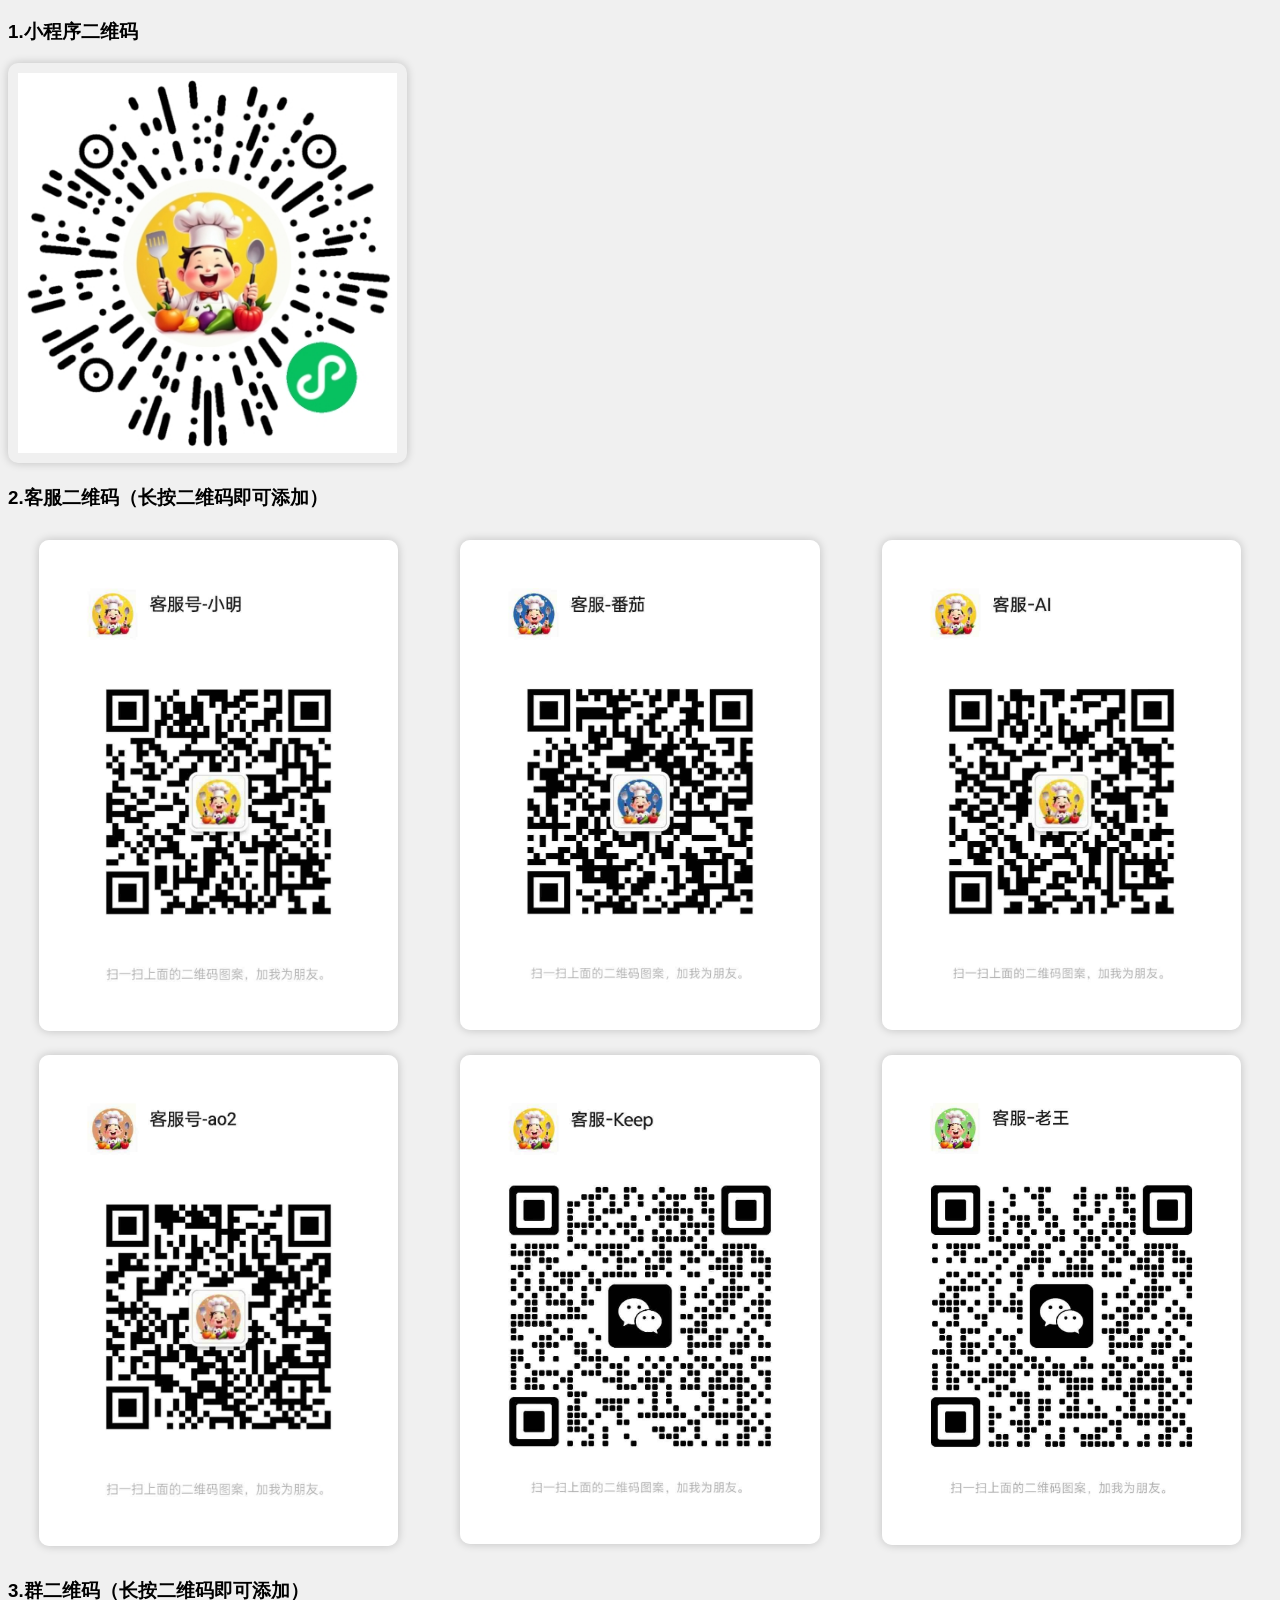
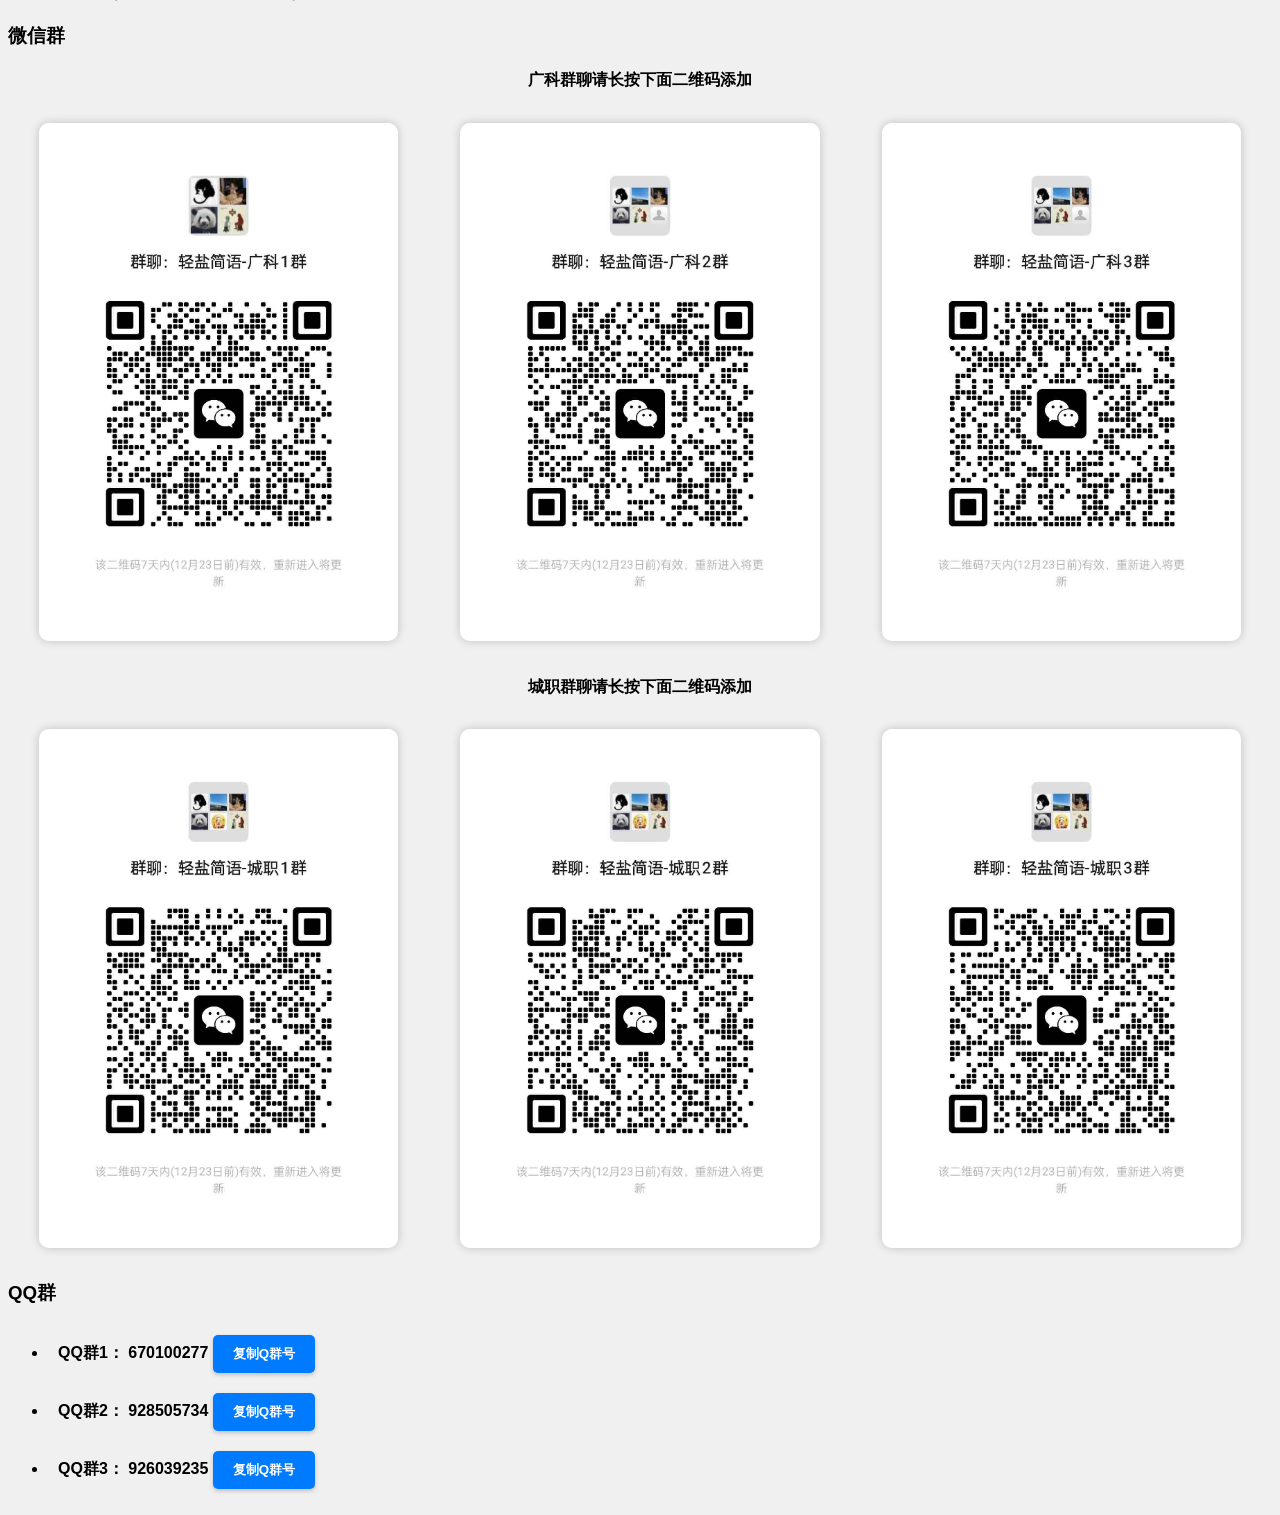
==== commit 4f2f2d5a: "Update index.html" ====
--- a/index.html
+++ b/index.html
@@ -56,12 +56,9 @@
             "images/1客服二维码/1.jpg",
             "images/1客服二维码/2.jpg",
             "images/1客服二维码/3.jpg",
-            "images/1客服二维码/1.jpg",
-            "images/1客服二维码/2.jpg",
-            "images/1客服二维码/3.jpg",
-            "images/1客服二维码/1.jpg",
-            "images/1客服二维码/2.jpg",
-            "images/1客服二维码/3.jpg",
+            "images/1客服二维码/4.jpg",
+            "images/1客服二维码/5.jpg",
+            "images/1客服二维码/6.jpg",
         ];
 
         // 广科群二维码
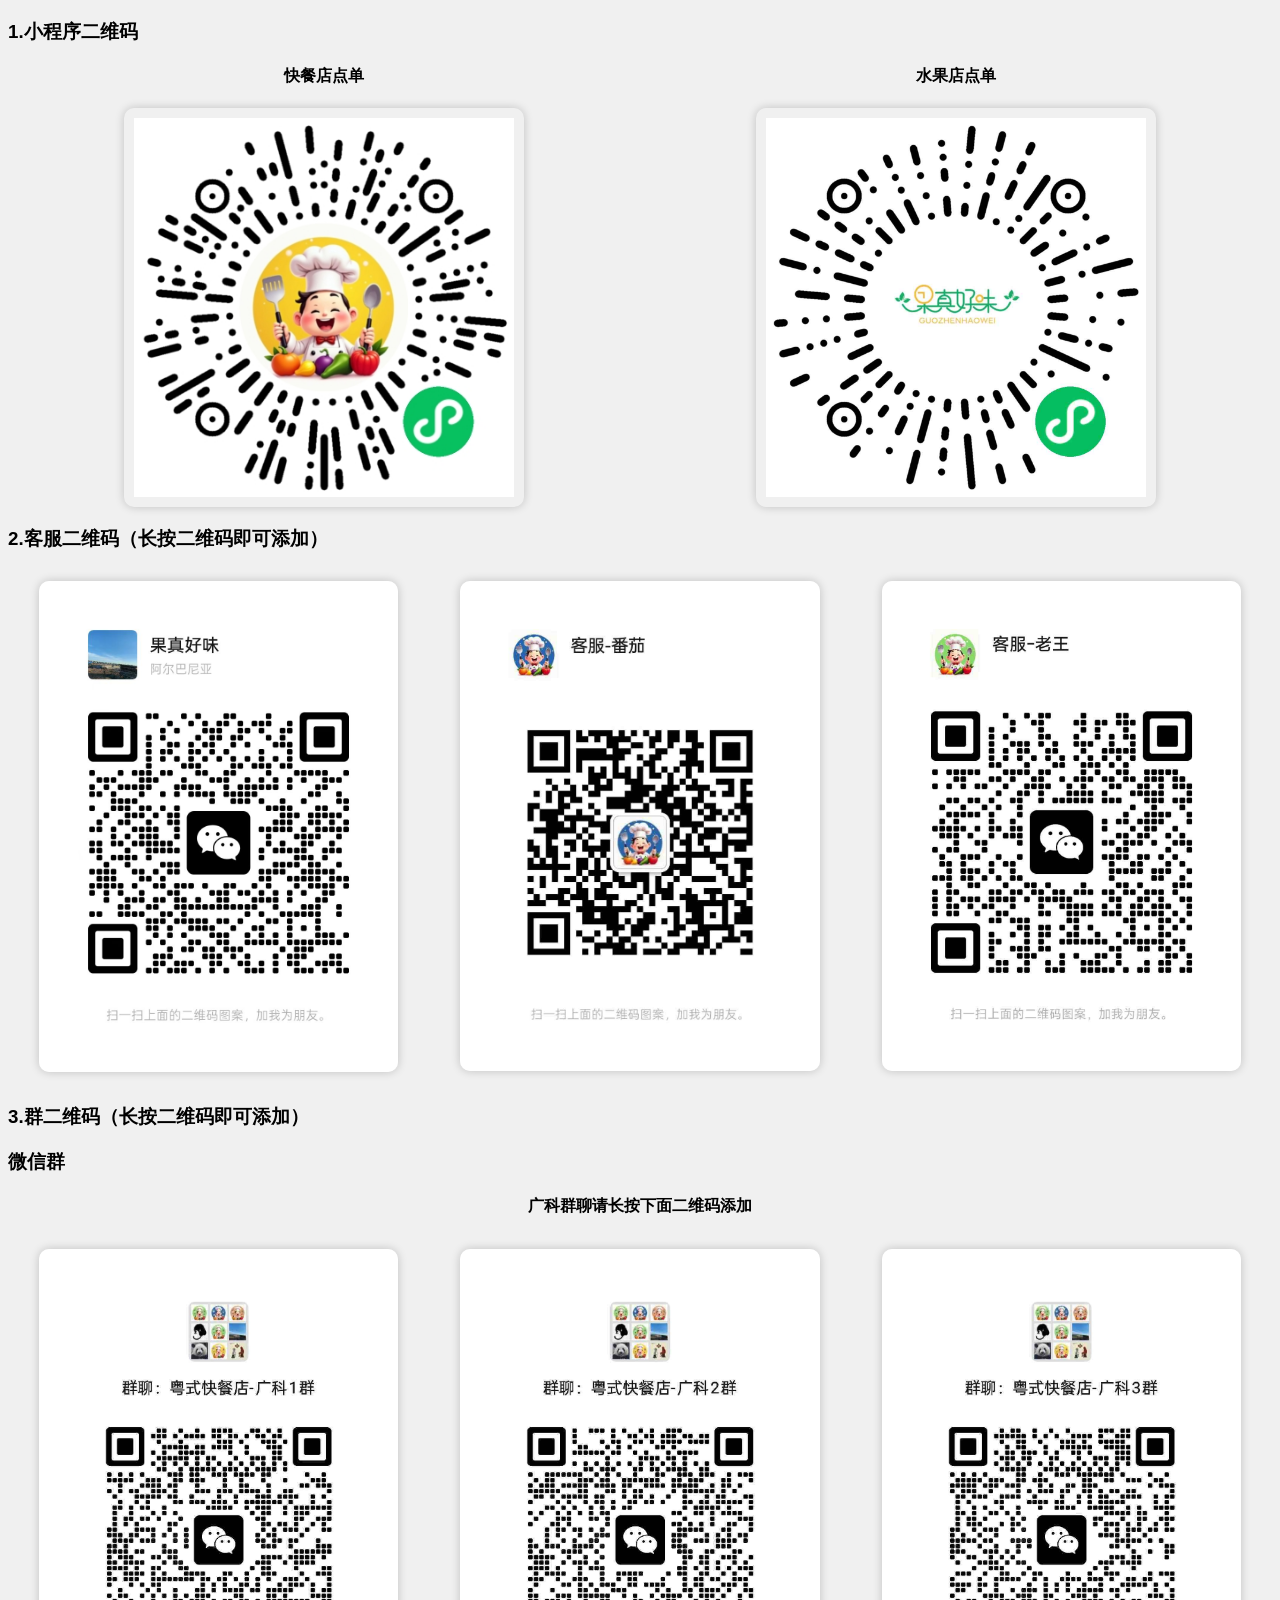
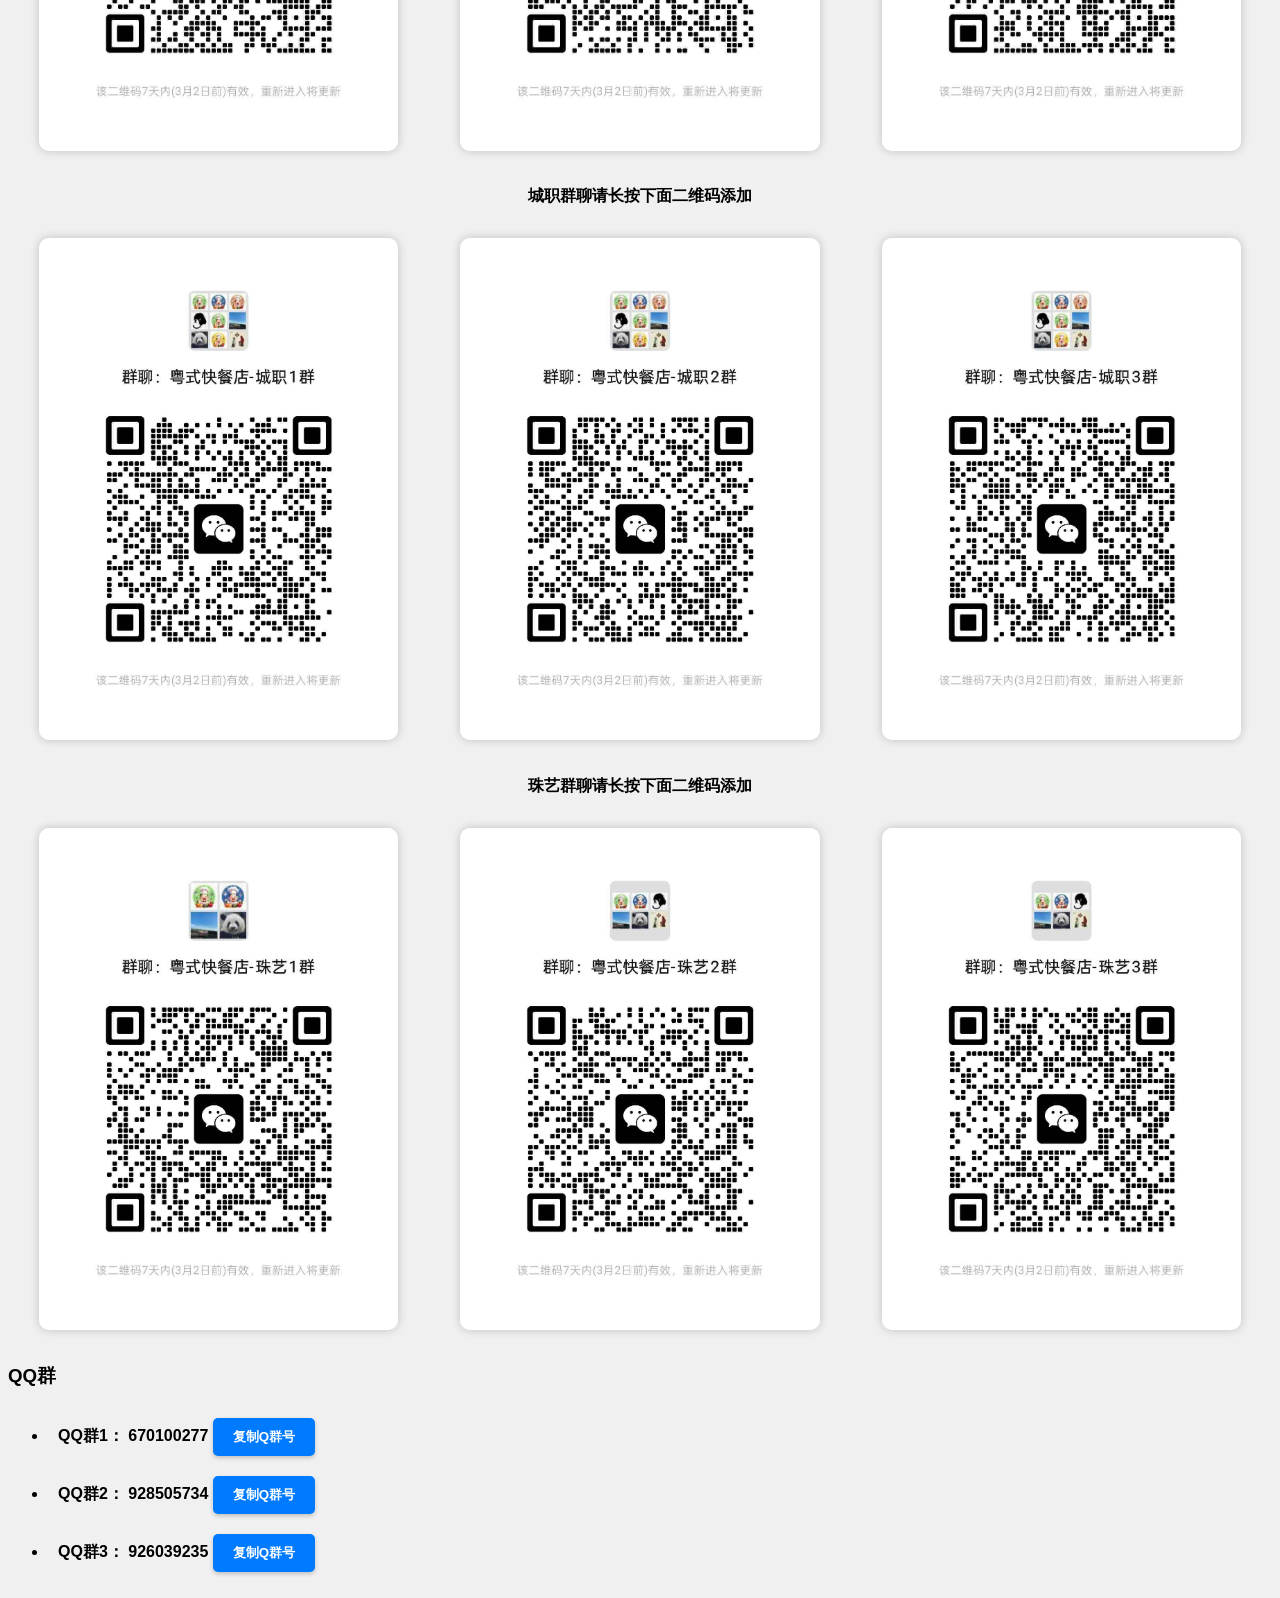
==== commit 5370636c: "Add files via upload" ====
--- a/index.html
+++ b/index.html
@@ -1,159 +1,190 @@
-
 <!DOCTYPE html>
 <html>
 
 <head>
-    <meta charset="UTF-8">
-    <meta name="viewport" content="width=device-width, initial-scale=1.0">
-    <title>轻盐简语</title>
-    <link rel="stylesheet" type="text/css" href="css/style.css">
+  <meta charset="UTF-8">
+  <meta name="viewport" content="width=device-width, initial-scale=1.0">
+  <title>轻盐简语</title>
+  <link rel="stylesheet" type="text/css" href="css/style.css">
 </head>
 
 <body>
-    <h3>1.小程序二维码</h3>
-    <img class="xiaochengxu" src="images/小程序.png">
-    <h3>2.客服二维码（长按二维码即可添加）</h3>
-    <ul class="image-list" id="imageList"></ul>
-    <h3>3.群二维码（长按二维码即可添加）</h3>
+<h3 style="margin-bottom: 0;">1.小程序二维码</h3>
+<div style="display: flex;">
+  <div style="display: flex; width: 50%; flex-direction: column; align-items: center;">
+    <h4>快餐店点单</h4>
+    <img class="xiaochengxu" src="images/小程序1.png" style="width: 60%;">
+  </div>
+  <div style="display:flex; width: 50%; flex-direction: column; align-items: center;">
+    <h4>水果店点单</h4>
+    <img class="xiaochengxu" src="images/小程序2.png" style="width: 60%;">
+  </div>
+</div>
 
 
-    <h3>微信群</h3>
-    <h4>广科群聊请长按下面二维码添加</h4>
-    <ul class="image-list" id="imageList_qun_guangke"></ul>
-
-    <h4>城职群聊请长按下面二维码添加</h4>
-    <ul class="image-list" id="imageList_qun_chengzhi"></ul>
-
-    <h3>QQ群</h3>
-    <!-- <ul class="image-list" id="imageList_qun_qq"></ul> -->
-    <ul class="qq-list">
-        <li>
-            <text class="qq-text">QQ群1：</text>
-            <text class="qq-text" id="qq1">670100277</text>
-            <button onclick="copyText('qq1')">复制Q群号</button>
-            <span id="copyStatus1"></span>
-        </li>
-        <li>
-            <text class="qq-text">QQ群2：</text>
-            <text class="qq-text" id="qq2">928505734</text>
-            <button onclick="copyText('qq2')">复制Q群号</button>
-            <span id="copyStatus2"></span>
-        </li>
-        <li>
-            <text class="qq-text">QQ群3：</text>
-            <text class="qq-text" id="qq3">926039235</text>
-            <button onclick="copyText('qq3')">复制Q群号</button>
-            <span id="copyStatus3"></span>
-        </li>
-    </ul>
+<h3>2.客服二维码（长按二维码即可添加）</h3>
+<ul class="image-list" id="imageList"></ul>
+<h3>3.群二维码（长按二维码即可添加）</h3>
 
 
-    <script>
+<h3>微信群</h3>
+<h4>广科群聊请长按下面二维码添加</h4>
+<ul class="image-list" id="imageList_qun_guangke"></ul>
+
+<h4>城职群聊请长按下面二维码添加</h4>
+<ul class="image-list" id="imageList_qun_chengzhi"></ul>
+
+<h4>珠艺群聊请长按下面二维码添加</h4>
+<ul class="image-list" id="imageList_qun_zhuyi"></ul>
+
+<h3>QQ群</h3>
+<!-- <ul class="image-list" id="imageList_qun_qq"></ul> -->
+<ul class="qq-list">
+  <li>
+    <text class="qq-text">QQ群1：</text>
+    <text class="qq-text" id="qq1">670100277</text>
+    <button onclick="copyText('qq1')">复制Q群号</button>
+    <span id="copyStatus1"></span>
+  </li>
+  <li>
+    <text class="qq-text">QQ群2：</text>
+    <text class="qq-text" id="qq2">928505734</text>
+    <button onclick="copyText('qq2')">复制Q群号</button>
+    <span id="copyStatus2"></span>
+  </li>
+  <li>
+    <text class="qq-text">QQ群3：</text>
+    <text class="qq-text" id="qq3">926039235</text>
+    <button onclick="copyText('qq3')">复制Q群号</button>
+    <span id="copyStatus3"></span>
+  </li>
+</ul>
 
 
-        // 客服二维码
-        var imagePaths = [
-            "images/1客服二维码/1.jpg",
-            "images/1客服二维码/2.jpg",
-            "images/1客服二维码/3.jpg",
-            "images/1客服二维码/4.jpg",
-            "images/1客服二维码/5.jpg",
-            "images/1客服二维码/6.jpg",
-        ];
-
-        // 广科群二维码
-        var imagePaths_qun_guangke = [
-            "images/2广科群二维码/1.jpg",
-            "images/2广科群二维码/2.jpg",
-            "images/2广科群二维码/3.jpg",
-        ];
-
-        // 城职群二维码
-        var imagePaths_qun_chengzhi = [
-            "images/3城职群二维码/1.jpg",
-            "images/3城职群二维码/2.jpg",
-            "images/3城职群二维码/3.jpg",
-        ];
-
-        // QQ群二维码
-        var imagePaths_qun_qq = [
-            "images/6QQ群二维码/1.png",
-            "images/6QQ群二维码/2.png",
-            "images/6QQ群二维码/3.png",
-        ];
-
-        var imageList = document.getElementById('imageList');
-        var imageList_qun_guangke = document.getElementById('imageList_qun_guangke');
-        var imageList_qun_chengzhi = document.getElementById('imageList_qun_chengzhi');
-        var imageList_qun_qq = document.getElementById('imageList_qun_qq');
-
-        //客服
-        for (var i = 0; i < imagePaths.length; i++) {
-            var li = document.createElement('li');
-            var img = document.createElement('img');
-            img.src = imagePaths[i];
-            li.appendChild(img);
-            imageList.appendChild(li);
-        }
+<script>
 
 
-        // 广科群
-        for (var i = 0; i < imagePaths_qun_guangke.length; i++) {
-            var li = document.createElement('li');
-            var img = document.createElement('img');
-            img.src = imagePaths_qun_guangke[i];
-            li.appendChild(img);
-            imageList_qun_guangke.appendChild(li);
-        }
+  // "images/1客服二维码/4.jpg",
+  //             "images/1客服二维码/5.jpg",
+  //             "images/1客服二维码/6.jpg",
 
-        // 城职群
-        for (var i = 0; i < imagePaths_qun_guangke.length; i++) {
-            var li = document.createElement('li');
-            var img = document.createElement('img');
-            img.src = imagePaths_qun_chengzhi[i];
-            li.appendChild(img);
-            imageList_qun_chengzhi.appendChild(li);
-        }
+  // 客服二维码
+  var imagePaths = [
+    "images/1客服二维码/1.jpg",
+    "images/1客服二维码/2.jpg",
+    "images/1客服二维码/3.jpg",
+  ];
 
-        // QQ群
-        // for (var i = 0; i < imagePaths_qun_qq.length; i++) {
-        //     var li = document.createElement('li');
-        //     var img = document.createElement('img');
-        //     img.src = imagePaths_qun_qq[i];
-        //     li.appendChild(img);
-        //     imageList_qun_qq.appendChild(li);
-        // }
+  // 广科群二维码
+  var imagePaths_qun_guangke = [
+    "images/2广科群二维码/1.jpg",
+    "images/2广科群二维码/2.jpg",
+    "images/2广科群二维码/3.jpg",
+  ];
 
-        function copyText(id) {
-            var text = document.getElementById(id).innerHTML;
-            // 创建一个新的 textarea 元素
-            var textArea = document.createElement('textarea');
-            // 将获取到的文本设置为 textarea 的值
-            textArea.value = text;
-            // 将 textarea 添加到文档的 body 中
-            document.body.appendChild(textArea);
-            // 选中 textarea 中的文本
-            textArea.select();
-            // 执行复制操作
-            document.execCommand('copy');
-            // 从文档的 body 中移除 textarea
-            document.body.removeChild(textArea);
+  // 城职群二维码
+  var imagePaths_qun_chengzhi = [
+    "images/3城职群二维码/1.jpg",
+    "images/3城职群二维码/2.jpg",
+    "images/3城职群二维码/3.jpg",
+  ];
 
-            let str = id;
-            let num = str[str.length - 1];
+  // 珠艺群二维码
+  var imagePaths_qun_zhuyi = [
+    "images/4珠艺群二维码/1.jpg",
+    "images/4珠艺群二维码/2.jpg",
+    "images/4珠艺群二维码/3.jpg",
+  ];
 
-            // 显示复制成功的提示
-            var copyStatus = document.getElementById('copyStatus'+num);
-            copyStatus.innerHTML = '复制成功';
-            copyStatus.style.color = 'red';
+  // QQ群二维码
+  var imagePaths_qun_qq = [
+    "images/6QQ群二维码/1.png",
+    "images/6QQ群二维码/2.png",
+    "images/6QQ群二维码/3.png",
+  ];
 
-            // 3 秒后隐藏提示
-            setTimeout(function () {
-                copyStatus.innerHTML = '';
-            }, 3000);
+  var imageList = document.getElementById('imageList');
+  var imageList_qun_guangke = document.getElementById('imageList_qun_guangke');
+  var imageList_qun_chengzhi = document.getElementById('imageList_qun_chengzhi');
+  var imageList_qun_zhuyi = document.getElementById('imageList_qun_zhuyi');
+  var imageList_qun_qq = document.getElementById('imageList_qun_qq');
+
+  //客服
+  for (var i = 0; i < imagePaths.length; i++) {
+    var li = document.createElement('li');
+    var img = document.createElement('img');
+    img.src = imagePaths[i];
+    li.appendChild(img);
+    imageList.appendChild(li);
+  }
 
 
-        }
-    </script>
+  // 广科群
+  for (var i = 0; i < imagePaths_qun_guangke.length; i++) {
+    var li = document.createElement('li');
+    var img = document.createElement('img');
+    img.src = imagePaths_qun_guangke[i];
+    li.appendChild(img);
+    imageList_qun_guangke.appendChild(li);
+  }
+
+  // 城职群
+  for (var i = 0; i < imagePaths_qun_guangke.length; i++) {
+    var li = document.createElement('li');
+    var img = document.createElement('img');
+    img.src = imagePaths_qun_chengzhi[i];
+    li.appendChild(img);
+    imageList_qun_chengzhi.appendChild(li);
+  }
+
+  // 珠艺群
+  for (var i = 0; i < imagePaths_qun_guangke.length; i++) {
+    var li = document.createElement('li');
+    var img = document.createElement('img');
+    img.src = imagePaths_qun_zhuyi[i];
+    li.appendChild(img);
+    imageList_qun_zhuyi.appendChild(li);
+  }
+
+  // QQ群
+  // for (var i = 0; i < imagePaths_qun_qq.length; i++) {
+  //     var li = document.createElement('li');
+  //     var img = document.createElement('img');
+  //     img.src = imagePaths_qun_qq[i];
+  //     li.appendChild(img);
+  //     imageList_qun_qq.appendChild(li);
+  // }
+
+  function copyText(id) {
+    var text = document.getElementById(id).innerHTML;
+    // 创建一个新的 textarea 元素
+    var textArea = document.createElement('textarea');
+    // 将获取到的文本设置为 textarea 的值
+    textArea.value = text;
+    // 将 textarea 添加到文档的 body 中
+    document.body.appendChild(textArea);
+    // 选中 textarea 中的文本
+    textArea.select();
+    // 执行复制操作
+    document.execCommand('copy');
+    // 从文档的 body 中移除 textarea
+    document.body.removeChild(textArea);
+
+    let str = id;
+    let num = str[str.length - 1];
+
+    // 显示复制成功的提示
+    var copyStatus = document.getElementById('copyStatus' + num);
+    copyStatus.innerHTML = '复制成功';
+    copyStatus.style.color = 'red';
+
+    // 3 秒后隐藏提示
+    setTimeout(function () {
+      copyStatus.innerHTML = '';
+    }, 3000);
+
+
+  }
+</script>
 </body>
 
